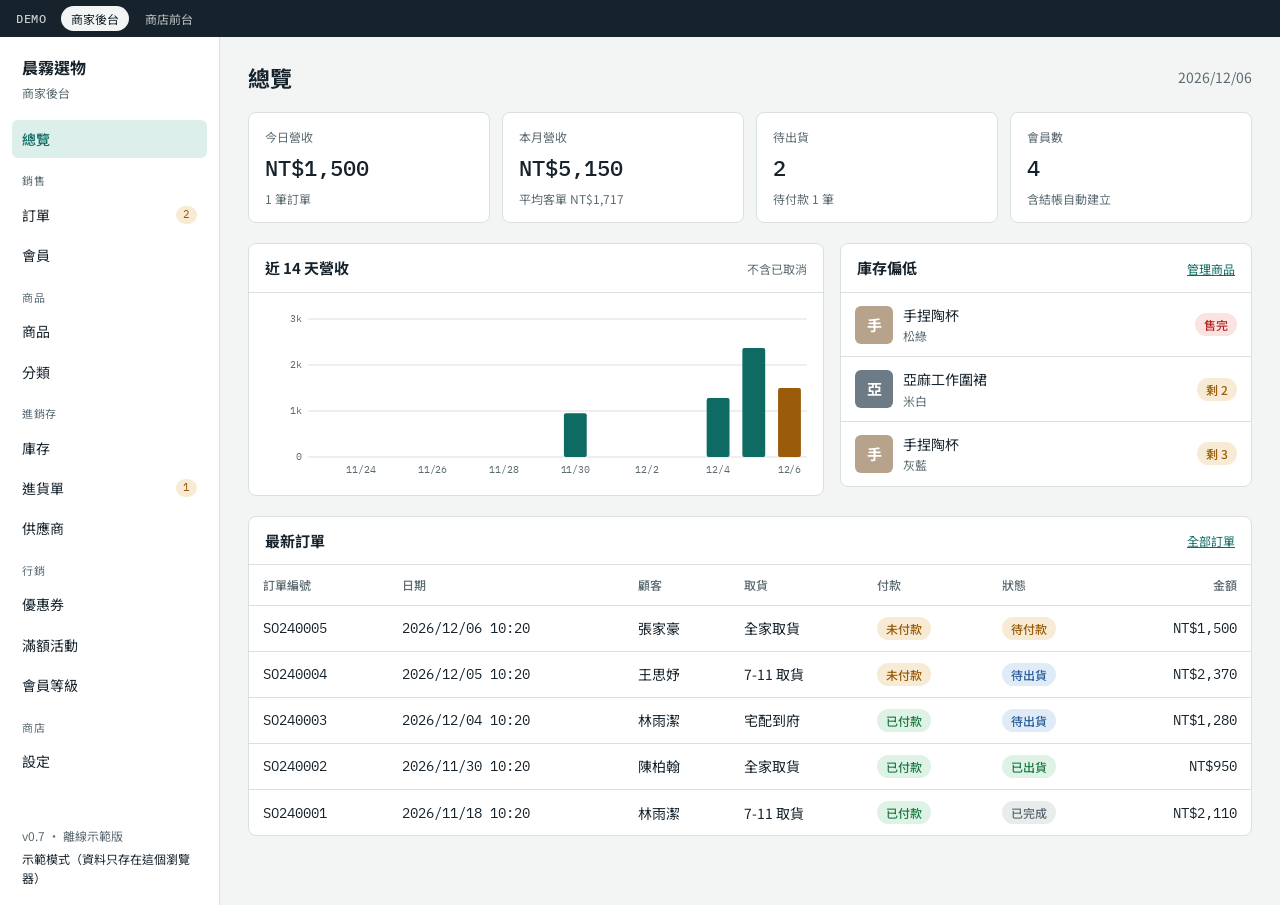
==== demo.html @ ca3ab6dd "Add files via upload" ====
<!doctype html>
<html lang="zh-Hant-TW">
<head>
  <meta charset="utf-8">
  <meta name="viewport" content="width=device-width, initial-scale=1, viewport-fit=cover">
  <title>開店平台 · 離線示範</title>
  <link rel="preconnect" href="https://fonts.googleapis.com">
  <link rel="preconnect" href="https://fonts.gstatic.com" crossorigin>
  <link rel="stylesheet" href="https://fonts.googleapis.com/css2?family=Noto+Sans+TC:wght@400;500;700&family=IBM+Plex+Mono:wght@400;500&display=swap">
  <link rel="stylesheet" href="css/base.css">
  <link rel="stylesheet" href="css/admin.css">
  <link rel="stylesheet" href="css/shop.css">
</head>
<body>
  <div class="devbar">
    <b>DEMO</b>
    <a href="#admin" data-side="admin">商家後台</a>
    <a href="#shop" data-side="shop">商店前台</a>
  </div>
  <div id="app"></div>

  <!-- 離線示範版：資料只存在這個瀏覽器，功能全開（含第二階段的會員、圖片、進銷存） -->
  <script src="js/seed.js"></script>
  <script src="js/db-local.js"></script>
  <script src="js/ui.js"></script>
  <script src="js/xlsx.js"></script>
  <script src="js/admin.js"></script>
  <script src="js/shop.js"></script>
  <script src="js/app.js"></script>
</body>
</html>
---- css/base.css ----
/* =========================================================
 * base.css — 共用色彩、字體、按鈕、表單、表格
 * 顏色都寫成變數，淺色與深色模式各一套。
 * ========================================================= */
:root {
  --bg: #f3f5f4;
  --surface: #ffffff;
  --surface-2: #f8faf9;
  --ink: #17232c;
  --muted: #5c6b72;
  --line: #d9e0de;
  --accent: #0d6b63;
  --accent-ink: #ffffff;
  --accent-soft: #dcefeb;
  --ok: #1d7a45;   --ok-bg: #dff2e6;
  --warn: #9a5b0a; --warn-bg: #f7ebd5;
  --bad: #b3261e;  --bad-bg: #fbe3e1;
  --info: #285e9c; --info-bg: #e0ebf8;
  --idle: #5c6b72; --idle-bg: #e8edec;
  --shadow: 0 1px 2px rgba(20, 35, 44, .06), 0 4px 16px rgba(20, 35, 44, .06);
  --radius: 8px;
  --sans: "Noto Sans TC", system-ui, -apple-system, "PingFang TC", "Microsoft JhengHei", sans-serif;
  --mono: "IBM Plex Mono", ui-monospace, SFMono-Regular, Menlo, monospace;
}
@media (prefers-color-scheme: dark) {
  :root:not([data-theme="light"]) {
    color-scheme: dark;
    --bg: #10171c; --surface: #172128; --surface-2: #1b2730; --ink: #e5ecea; --muted: #97a7ad; --line: #2a3943;
    --accent: #4fc2b5; --accent-ink: #0c1a1f; --accent-soft: #173b38;
    --ok: #6fd39a; --ok-bg: #173826; --warn: #e6aa55; --warn-bg: #3a2c16; --bad: #f08a82; --bad-bg: #3d1d1b;
    --info: #86b6ee; --info-bg: #1b2d44; --idle: #a3b1b6; --idle-bg: #25323a;
    --shadow: 0 1px 2px rgba(0, 0, 0, .3), 0 4px 16px rgba(0, 0, 0, .25);
  }
}
:root[data-theme="dark"] {
  color-scheme: dark;
  --bg: #10171c; --surface: #172128; --surface-2: #1b2730; --ink: #e5ecea; --muted: #97a7ad; --line: #2a3943;
  --accent: #4fc2b5; --accent-ink: #0c1a1f; --accent-soft: #173b38;
  --ok: #6fd39a; --ok-bg: #173826; --warn: #e6aa55; --warn-bg: #3a2c16; --bad: #f08a82; --bad-bg: #3d1d1b;
  --info: #86b6ee; --info-bg: #1b2d44; --idle: #a3b1b6; --idle-bg: #25323a;
  --shadow: 0 1px 2px rgba(0, 0, 0, .3), 0 4px 16px rgba(0, 0, 0, .25);
}

* { box-sizing: border-box; }
html, body { margin: 0; }
body { background: var(--bg); color: var(--ink); font-family: var(--sans); font-size: 14px; line-height: 1.6; }
h1, h2, h3, h4 { margin: 0; line-height: 1.3; text-wrap: balance; }
a { color: var(--accent); }
img { max-width: 100%; }
.num, .mono { font-family: var(--mono); font-variant-numeric: tabular-nums; }
.muted { color: var(--muted); }
.small { font-size: 12px; }

/* 開發模式切換列 */
.devbar { display: flex; align-items: center; gap: 6px; flex-wrap: wrap; padding: 6px 16px; background: var(--ink); color: var(--bg); font-size: 12px; }
.devbar b { font-family: var(--mono); font-weight: 500; letter-spacing: .06em; margin-right: 8px; opacity: .8; }
.devbar a { color: var(--bg); text-decoration: none; padding: 3px 10px; border-radius: 999px; opacity: .75; }
.devbar a.is-on { background: var(--bg); color: var(--ink); opacity: 1; }
.devbar a:focus-visible { outline: 2px solid var(--accent); }

/* 按鈕 */
.btn { font: inherit; font-size: 14px; display: inline-flex; align-items: center; justify-content: center; gap: 6px; padding: 7px 14px; border-radius: 6px; border: 1px solid var(--line); background: var(--surface); color: var(--ink); cursor: pointer; text-decoration: none; white-space: nowrap; }
.btn:hover { border-color: var(--muted); }
.btn:focus-visible, input:focus-visible, select:focus-visible, textarea:focus-visible { outline: 2px solid var(--accent); outline-offset: 1px; }
.btn-primary { background: var(--accent); border-color: var(--accent); color: var(--accent-ink); }
.btn-primary:hover { filter: brightness(1.08); border-color: var(--accent); }
.btn-danger { background: var(--bad); border-color: var(--bad); color: #fff; }
.btn-ghost { background: transparent; border-color: transparent; color: var(--muted); }
.btn-ghost:hover { color: var(--ink); border-color: var(--line); }
.btn-sm { padding: 4px 10px; font-size: 13px; }
.btn[disabled] { opacity: .5; cursor: not-allowed; }

/* 表單 */
.field { display: grid; gap: 6px; }
.field > label, .label { font-size: 13px; font-weight: 500; }
.field .hint { font-size: 12px; color: var(--muted); }
input[type="text"], input[type="number"], input[type="email"], input[type="tel"], input[type="search"], input[type="date"], input[type="password"], select, textarea {
  font: inherit; font-size: 14px; color: var(--ink); background: var(--surface); border: 1px solid var(--line); border-radius: 6px; padding: 8px 10px; width: 100%; min-width: 0;
}
textarea { resize: vertical; min-height: 88px; }
input[type="number"] { font-family: var(--mono); }
.check { display: inline-flex; align-items: center; gap: 8px; cursor: pointer; }
.check input { width: 16px; height: 16px; accent-color: var(--accent); }

/* 表格 */
.table-wrap { overflow-x: auto; }
table.tbl { width: 100%; border-collapse: collapse; font-size: 14px; }
.tbl th { text-align: left; font-weight: 500; font-size: 12px; color: var(--muted); padding: 10px 14px; border-bottom: 1px solid var(--line); white-space: nowrap; }
.tbl td { padding: 11px 14px; border-bottom: 1px solid var(--line); vertical-align: middle; }
.tbl tr:last-child td { border-bottom: 0; }
.tbl td.r, .tbl th.r { text-align: right; }
.tbl tbody tr.is-link { cursor: pointer; }
.tbl tbody tr.is-link:hover { background: var(--surface-2); }

/* 狀態標籤 */
.pill { display: inline-block; font-size: 12px; font-weight: 500; padding: 2px 9px; border-radius: 999px; white-space: nowrap; }
.pill.ok { color: var(--ok); background: var(--ok-bg); }
.pill.warn { color: var(--warn); background: var(--warn-bg); }
.pill.bad { color: var(--bad); background: var(--bad-bg); }
.pill.info { color: var(--info); background: var(--info-bg); }
.pill.idle { color: var(--idle); background: var(--idle-bg); }

/* 提示訊息 */
#toasts { position: fixed; left: 50%; bottom: calc(20px + env(safe-area-inset-bottom, 0px)); transform: translateX(-50%); display: grid; gap: 8px; z-index: 100; width: max-content; max-width: calc(100vw - 32px); }
.toast { background: var(--ink); color: var(--bg); padding: 10px 16px; border-radius: 8px; box-shadow: var(--shadow); font-size: 14px; transition: opacity .3s, transform .3s; }
.toast.is-error { background: var(--bad); color: #fff; }
.toast.is-out { opacity: 0; transform: translateY(6px); }

/* 確認視窗 */
.modal-backdrop { position: fixed; inset: 0; background: rgba(10, 18, 24, .45); display: grid; place-items: center; padding: 16px; z-index: 90; }
.modal { background: var(--surface); border-radius: 10px; padding: 22px; width: 100%; max-width: 400px; box-shadow: var(--shadow); display: grid; gap: 12px; }
.modal h3 { font-size: 17px; }
.modal p { margin: 0; color: var(--muted); }
.modal-actions { display: flex; justify-content: flex-end; gap: 8px; margin-top: 6px; }

.empty { text-align: center; padding: 40px 16px; color: var(--muted); }

@media (prefers-reduced-motion: reduce) { * { transition: none !important; animation: none !important; } }

/* 載入中／載入失敗 */
.loading { min-height: 50vh; display: grid; place-items: center; color: var(--muted); padding: 24px 16px; }
.load-err { display: grid; gap: 10px; justify-items: center; text-align: center; max-width: 420px; }
.load-err p { margin: 0; }
---- css/admin.css ----
/* =========================================================
 * admin.css — 商家後台版面
 * ========================================================= */
.admin { display: grid; grid-template-columns: 220px 1fr; min-height: calc(100vh - 32px); }
.side { background: var(--surface); border-right: 1px solid var(--line); padding: 18px 12px; display: flex; flex-direction: column; gap: 18px; }
.side-brand { padding: 0 10px; display: grid; gap: 2px; }
.side-brand strong { font-size: 16px; }
.side-brand span { font-size: 12px; color: var(--muted); }
.side nav { display: grid; gap: 2px; }
.side nav a { display: flex; align-items: center; justify-content: space-between; gap: 8px; padding: 8px 10px; border-radius: 6px; color: var(--ink); text-decoration: none; font-size: 14px; }
.side nav a:hover { background: var(--surface-2); }
.side nav a.is-on { background: var(--accent-soft); color: var(--accent); font-weight: 500; }
.side nav a .badge { font-family: var(--mono); font-size: 11px; background: var(--warn-bg); color: var(--warn); border-radius: 999px; padding: 0 7px; }
.side nav .sep { font-size: 11px; color: var(--muted); letter-spacing: .06em; padding: 12px 10px 4px; }
.side-foot { margin-top: auto; padding: 0 10px; font-size: 12px; color: var(--muted); display: grid; gap: 4px; justify-items: start; }
.side-foot .side-user { color: var(--ink); overflow-wrap: anywhere; }
.side-foot .btn { padding: 2px 0; }

/* 後台登入 */
.gate { min-height: calc(100vh - 32px); display: grid; place-items: center; padding: 24px 16px; background: var(--bg); }
.gate-card { width: 100%; max-width: 420px; background: var(--surface); border: 1px solid var(--line); border-radius: 10px; padding: 26px; display: grid; gap: 14px; box-shadow: var(--shadow); }
.gate-card h1 { font-size: 20px; }
.gate-card p { margin: 0; }
.gate-form { display: grid; gap: 12px; }
.gate-steps { margin: 0; padding-left: 20px; display: grid; gap: 10px; }
.gate-sql { margin: 6px 0; padding: 10px; background: var(--surface-2); border: 1px solid var(--line); border-radius: 6px; white-space: pre-wrap; overflow-wrap: anywhere; font-size: 12px; }

.main { padding: 26px 28px 60px; min-width: 0; display: grid; grid-template-columns: minmax(0, 1fr); gap: 20px; align-content: start; }
.main > *, .grid-2 > *, .grid-2 > * > * { min-width: 0; }
.admin .tbl td { white-space: nowrap; }
.page-head { display: flex; align-items: center; justify-content: space-between; gap: 12px; flex-wrap: wrap; }
.page-head h1 { font-size: 22px; }
.page-head .crumbs { font-size: 13px; color: var(--muted); display: flex; gap: 6px; align-items: center; }
.page-head .crumbs a { color: var(--muted); text-decoration: none; }
.page-head .crumbs a:hover { color: var(--accent); }
.actions { display: flex; gap: 8px; flex-wrap: wrap; }

.panel { background: var(--surface); border: 1px solid var(--line); border-radius: var(--radius); }
.panel-head { display: flex; align-items: center; justify-content: space-between; gap: 10px; padding: 14px 16px; border-bottom: 1px solid var(--line); }
.panel-head h2 { font-size: 15px; }
.panel-body { padding: 16px; display: grid; gap: 14px; }

.kpis { display: grid; grid-template-columns: repeat(4, 1fr); gap: 12px; }
.kpi { background: var(--surface); border: 1px solid var(--line); border-radius: var(--radius); padding: 14px 16px; display: grid; gap: 4px; text-decoration: none; color: var(--ink); }
.kpi span { font-size: 12px; color: var(--muted); }
.kpi strong { font-family: var(--mono); font-size: 22px; font-weight: 500; font-variant-numeric: tabular-nums; }
.kpi small { font-size: 12px; color: var(--muted); }
a.kpi:hover { border-color: var(--accent); }

.grid-2 { display: grid; grid-template-columns: 1.4fr 1fr; gap: 16px; align-items: start; }
.grid-form { display: grid; grid-template-columns: 1fr 1fr; gap: 14px; }
.grid-form .full { grid-column: 1 / -1; }

.chart { width: 100%; height: 170px; display: block; }
.chart .bar { fill: var(--accent); }
.chart .bar.today { fill: var(--warn); }
.chart text { fill: var(--muted); font-size: 10px; font-family: var(--mono); }
.chart .grid { stroke: var(--line); stroke-width: 1; }

.toolbar { display: flex; gap: 8px; flex-wrap: wrap; align-items: center; }
.toolbar input[type="search"] { max-width: 260px; }
.toolbar select { width: auto; }
.panel-head > .toolbar { flex: 1; }

.tabs { display: flex; gap: 4px; flex-wrap: wrap; border-bottom: 1px solid var(--line); padding: 0 8px; }
.tabs a { padding: 10px 12px; font-size: 14px; color: var(--muted); text-decoration: none; border-bottom: 2px solid transparent; margin-bottom: -1px; display: flex; gap: 6px; align-items: center; }
.tabs a.is-on { color: var(--ink); border-bottom-color: var(--accent); font-weight: 500; }
.tabs a .n { font-family: var(--mono); font-size: 11px; color: var(--muted); }

.thumb { width: 38px; height: 38px; border-radius: 6px; display: grid; place-items: center; color: #fff; font-weight: 700; font-size: 15px; flex: none; overflow: hidden; }
.thumb img { width: 100%; height: 100%; object-fit: cover; display: block; }
.prod-cell { display: flex; align-items: center; gap: 10px; }
.prod-cell div { display: grid; }

.variant-tbl input { padding: 6px 8px; }
.variant-tbl td { padding: 8px 10px; }
.opt-row { display: grid; grid-template-columns: 140px 1fr auto; gap: 8px; align-items: center; }

/* 商品圖片 */
.img-grid { display: grid; grid-template-columns: repeat(auto-fill, minmax(88px, 1fr)); gap: 8px; }
.img-tile { position: relative; aspect-ratio: 1 / 1; border-radius: 6px; overflow: hidden; border: 1px solid var(--line); background: var(--surface-2); }
.img-tile img { width: 100%; height: 100%; object-fit: cover; display: block; }
.img-tile .main-tag { position: absolute; left: 4px; top: 4px; font-size: 11px; background: var(--accent); color: var(--accent-ink); padding: 0 6px; border-radius: 3px; }
.img-tile .tile-acts { position: absolute; inset: auto 0 0 0; display: flex; justify-content: space-between; gap: 2px; padding: 3px; background: linear-gradient(transparent, rgba(0, 0, 0, .55)); }
.img-tile .tile-acts button { font: inherit; font-size: 11px; border: 0; border-radius: 3px; padding: 1px 6px; background: rgba(255, 255, 255, .9); color: #17232c; cursor: pointer; }
.img-tile .tile-acts button:focus-visible { outline: 2px solid var(--accent); }
.img-drop { position: relative; display: grid; place-items: center; gap: 4px; text-align: center; border: 1.5px dashed var(--line); border-radius: 6px; padding: 18px 12px; color: var(--muted); font-size: 13px; cursor: pointer; }
.img-drop:hover, .img-drop.is-over { border-color: var(--accent); color: var(--accent); background: var(--accent-soft); }
.img-drop input { position: absolute; width: 1px; height: 1px; opacity: 0; }
.img-drop:focus-within { outline: 2px solid var(--accent); outline-offset: 1px; }
.meter { height: 6px; background: var(--idle-bg); border-radius: 999px; overflow: hidden; }
.meter i { display: block; height: 100%; background: var(--accent); }
.meter.is-high i { background: var(--warn); }

.kv { display: grid; grid-template-columns: 90px 1fr; gap: 6px 12px; font-size: 14px; margin: 0; }
.kv dt { color: var(--muted); }
.kv dd { margin: 0; }

.timeline { list-style: none; margin: 0; padding: 0; display: grid; gap: 10px; }
.timeline li { display: grid; grid-template-columns: 12px 1fr; gap: 10px; font-size: 13px; }
.timeline li::before { content: ""; width: 8px; height: 8px; border-radius: 50%; background: var(--accent); margin-top: 6px; }

.notice { border-left: 3px solid var(--warn); background: var(--warn-bg); padding: 10px 14px; border-radius: 0 6px 6px 0; font-size: 13px; }

.method-row { display: grid; grid-template-columns: auto 1fr 110px; gap: 12px; align-items: center; padding: 10px 0; border-bottom: 1px solid var(--line); }
.method-row:last-child { border-bottom: 0; }

.modal.is-wide { max-width: 460px; }
/* 進貨單品項表 */
.po-tbl select { min-width: 260px; }
.po-tbl input[type="number"] { min-width: 84px; }

/* 會員等級設定表 */
.tier-tbl input[type="text"] { min-width: 110px; }
.tier-tbl input[type="number"] { min-width: 88px; }

/* 會員等級標籤：等級越高顏色越深 */
.tier-pill { display: inline-block; font-size: 12px; font-weight: 500; padding: 2px 9px; border-radius: 999px; white-space: nowrap; border: 1px solid var(--line); color: var(--muted); }
.tier-pill.t1 { border-color: var(--accent); color: var(--accent); }
.tier-pill.t2 { background: var(--accent-soft); border-color: var(--accent); color: var(--accent); }
.tier-pill.t3, .tier-pill.t4 { background: var(--accent); border-color: var(--accent); color: var(--accent-ink); }
.tier-row { display: grid; grid-template-columns: auto 1fr auto 1fr auto; gap: 8px; align-items: center; }
.tier-row input { min-width: 0; }
.radio-list { display: grid; gap: 6px; }
[hidden] { display: none !important; }

@media (max-width: 960px) {
  .kpis { grid-template-columns: repeat(2, 1fr); }
  .grid-2 { grid-template-columns: 1fr; }
}
@media (max-width: 760px) {
  /* minmax(0, 1fr)：選單很長時只在選單裡橫向捲動，不把整頁撐寬 */
  .admin { grid-template-columns: minmax(0, 1fr); }
  .side, .side nav { min-width: 0; }
  .side { border-right: 0; border-bottom: 1px solid var(--line); padding: 10px 12px; gap: 8px; }
  .side-brand, .side-foot, .side nav .sep { display: none; }
  .side nav { display: flex; overflow-x: auto; gap: 4px; }
  .side nav a { white-space: nowrap; }
  .main { padding: 18px 16px 60px; }
  .grid-form { grid-template-columns: 1fr; }
  .opt-row { grid-template-columns: 1fr; }
  .method-row { grid-template-columns: auto 1fr; }
  .method-row > :last-child { grid-column: 2; }
}
---- css/shop.css ----
/* =========================================================
 * shop.css — 商店前台（每家商家對外的網站）
 * 用 .shop 包住，之後做「佈景主題」時只要換這組變數。
 * ========================================================= */
.shop {
  --s-bg: #f6f3ee; --s-surface: #fffdfa; --s-ink: #2a2622; --s-muted: #756c63; --s-line: #e2dbd1;
  --s-accent: #3f5d56; --s-accent-ink: #ffffff; --s-soft: #ebe4d9;
  background: var(--s-bg); color: var(--s-ink); min-height: calc(100vh - 32px);
}
@media (prefers-color-scheme: dark) {
  :root:not([data-theme="light"]) .shop {
    --s-bg: #1a1816; --s-surface: #221f1c; --s-ink: #ece6de; --s-muted: #a89e93; --s-line: #37322d;
    --s-accent: #8fbfb3; --s-accent-ink: #13201d; --s-soft: #2c2824;
  }
}
:root[data-theme="dark"] .shop {
  --s-bg: #1a1816; --s-surface: #221f1c; --s-ink: #ece6de; --s-muted: #a89e93; --s-line: #37322d;
  --s-accent: #8fbfb3; --s-accent-ink: #13201d; --s-soft: #2c2824;
}
.shop .btn-primary { background: var(--s-accent); border-color: var(--s-accent); color: var(--s-accent-ink); }
.shop .btn { border-color: var(--s-line); background: var(--s-surface); color: var(--s-ink); }
.shop .btn.btn-primary { background: var(--s-accent); color: var(--s-accent-ink); }
.shop input, .shop select, .shop textarea { background: var(--s-surface); border-color: var(--s-line); color: var(--s-ink); }
.shop a { color: var(--s-accent); }

.s-wrap { max-width: 1080px; margin: 0 auto; padding-inline: 20px; }
.s-head { background: var(--s-surface); border-bottom: 1px solid var(--s-line); }
.s-head .s-wrap { display: flex; align-items: center; gap: 16px; padding-block: 14px; }
.s-logo { font-size: 20px; font-weight: 700; letter-spacing: .08em; color: var(--s-ink) !important; text-decoration: none; }
.s-search { flex: 1; max-width: 320px; margin-left: auto; }
.s-cart { position: relative; display: inline-flex; align-items: center; gap: 6px; text-decoration: none; color: var(--s-ink) !important; font-size: 14px; padding: 7px 12px; border: 1px solid var(--s-line); border-radius: 999px; }
.s-cart b { font-family: var(--mono); font-weight: 500; background: var(--s-accent); color: var(--s-accent-ink); border-radius: 999px; min-width: 20px; height: 20px; display: inline-grid; place-items: center; font-size: 11px; padding: 0 5px; }

.s-hero { padding-block: 44px 28px; display: grid; gap: 8px; }
.s-hero h1 { font-size: clamp(24px, 4vw, 34px); font-weight: 700; letter-spacing: .04em; }
.s-hero p { margin: 0; color: var(--s-muted); }
.s-bar { background: var(--s-soft); padding: 9px 0; text-align: center; font-size: 13px; color: var(--s-ink); }

.s-cats { display: flex; gap: 8px; flex-wrap: wrap; padding-bottom: 20px; }
.s-cats a { text-decoration: none; color: var(--s-ink); border: 1px solid var(--s-line); background: var(--s-surface); border-radius: 999px; padding: 5px 14px; font-size: 13px; }
.s-cats a.is-on { background: var(--s-ink); color: var(--s-bg); border-color: var(--s-ink); }

.s-grid { display: grid; grid-template-columns: repeat(4, 1fr); gap: 20px; padding-bottom: 60px; }
.s-card { text-decoration: none; color: var(--s-ink) !important; display: grid; gap: 8px; }
.s-img { aspect-ratio: 1 / 1; max-width: 100%; border-radius: 4px; display: grid; place-items: center; color: rgba(255, 255, 255, .92); font-size: 44px; font-weight: 700; position: relative; overflow: hidden; }
.s-img::after { content: ""; position: absolute; inset: 0; background: linear-gradient(160deg, rgba(255, 255, 255, .16), transparent 55%); }
.s-img.has-photo { background: var(--s-soft) !important; }
.s-img.has-photo::after { display: none; }
.s-img img { position: absolute; inset: 0; width: 100%; height: 100%; object-fit: cover; display: block; }
.s-card .s-name { font-size: 15px; }
.s-card .s-price { font-family: var(--mono); font-size: 14px; color: var(--s-muted); }
.s-card:hover .s-name { text-decoration: underline; }
.s-soldout { position: absolute; top: 10px; left: 10px; background: var(--s-ink); color: var(--s-bg); font-size: 11px; padding: 2px 8px; border-radius: 3px; z-index: 1; }

.s-product { display: grid; grid-template-columns: 1fr 1fr; gap: 40px; padding-block: 32px 60px; align-items: start; }
.s-product .s-img { font-size: 80px; }
.s-gallery { display: grid; gap: 10px; }
.s-thumbs { display: flex; gap: 8px; flex-wrap: wrap; }
.s-thumbs button { width: 64px; height: 64px; padding: 0; border: 1px solid var(--s-line); border-radius: 4px; overflow: hidden; background: var(--s-soft); cursor: pointer; }
.s-thumbs button img { width: 100%; height: 100%; object-fit: cover; display: block; }
.s-thumbs button.is-on { border-color: var(--s-ink); box-shadow: inset 0 0 0 1px var(--s-ink); }
.s-thumbs button:focus-visible { outline: 2px solid var(--s-accent); outline-offset: 1px; }
.s-info { display: grid; gap: 16px; }
.s-info h1 { font-size: 26px; font-weight: 700; }
.s-info .s-price { font-family: var(--mono); font-size: 20px; }
.s-info p { margin: 0; color: var(--s-muted); line-height: 1.8; }
.s-opt { display: grid; gap: 8px; }
.s-opt .label { font-size: 13px; color: var(--s-muted); }
.s-opt .vals { display: flex; gap: 8px; flex-wrap: wrap; }
.s-opt button { font: inherit; font-size: 14px; border: 1px solid var(--s-line); background: var(--s-surface); color: var(--s-ink); border-radius: 4px; padding: 7px 16px; cursor: pointer; }
.s-opt button.is-on { border-color: var(--s-ink); box-shadow: inset 0 0 0 1px var(--s-ink); }
.s-opt button.is-out { color: var(--s-muted); text-decoration: line-through; }
.s-opt button:focus-visible { outline: 2px solid var(--s-accent); outline-offset: 1px; }
.s-qty { display: inline-flex; border: 1px solid var(--s-line); border-radius: 4px; overflow: hidden; background: var(--s-surface); }
.s-qty button { font: inherit; width: 38px; border: 0; background: transparent; color: var(--s-ink); cursor: pointer; font-size: 16px; }
.s-qty input { width: 52px; text-align: center; border: 0; border-left: 1px solid var(--s-line); border-right: 1px solid var(--s-line); border-radius: 0; padding: 8px 4px; }
.s-buy { display: flex; gap: 10px; align-items: center; flex-wrap: wrap; }
.s-buy .btn-primary { padding: 11px 28px; font-size: 15px; }
.s-stock { font-size: 13px; color: var(--s-muted); }

.s-page { padding-block: 28px 60px; display: grid; gap: 20px; }
.s-page h1 { font-size: 22px; }
.s-two { display: grid; grid-template-columns: 1.5fr 1fr; gap: 28px; align-items: start; }
.s-box { background: var(--s-surface); border: 1px solid var(--s-line); border-radius: 6px; padding: 18px; display: grid; gap: 14px; }
.s-box h2 { font-size: 16px; }
.s-line { display: grid; grid-template-columns: 56px 1fr auto; gap: 14px; align-items: center; padding-bottom: 14px; border-bottom: 1px solid var(--s-line); }
.s-line:last-child { border-bottom: 0; padding-bottom: 0; }
.s-line .s-img { font-size: 20px; border-radius: 4px; }
.s-line .meta { display: grid; gap: 2px; }
.s-line .meta small { color: var(--s-muted); }
.s-line .right { display: grid; justify-items: end; gap: 6px; }
.s-sum { display: grid; gap: 8px; font-size: 14px; }
.s-sum div { display: flex; justify-content: space-between; gap: 12px; }
.s-sum .total { font-size: 17px; font-weight: 700; border-top: 1px solid var(--s-line); padding-top: 10px; }
.s-sum span:last-child { font-family: var(--mono); }
.s-gap { font-size: 13px; background: var(--s-soft); padding: 8px 12px; border-radius: 4px; }
.s-radio { display: grid; gap: 8px; }
.s-radio label { display: flex; align-items: center; gap: 10px; border: 1px solid var(--s-line); border-radius: 4px; padding: 10px 12px; cursor: pointer; background: var(--s-surface); }
.s-radio label:has(input:checked) { border-color: var(--s-ink); }
.s-radio input { accent-color: var(--s-accent); }
.s-radio .fee { margin-left: auto; font-family: var(--mono); font-size: 13px; color: var(--s-muted); }
.s-done { text-align: center; padding-block: 60px; display: grid; gap: 14px; justify-items: center; }
.s-done .no { font-family: var(--mono); font-size: 22px; letter-spacing: .06em; }
/* 折扣與優惠碼 */
.s-bar-sep { margin-inline: 10px; color: var(--s-muted); }
.s-disc { color: var(--s-accent); }
.s-disc span:first-child { min-width: 0; }
.s-coupon-in { display: flex; gap: 8px; }
.s-coupon-in input { flex: 1; text-transform: uppercase; font-family: var(--mono); }
.s-coupon-in input::placeholder { text-transform: none; font-family: var(--sans); }
.s-coupon { display: flex; justify-content: space-between; align-items: flex-start; gap: 10px; border: 1px dashed var(--s-accent); border-radius: 4px; padding: 10px 12px; font-size: 13px; }
.s-coupon span { color: var(--s-muted); }
.s-coupon.is-bad { border-color: #b3261e; }
.s-coupon-err { color: #b3261e; margin-top: 4px; }
:root[data-theme="dark"] .s-coupon.is-bad { border-color: #f08a82; }
:root[data-theme="dark"] .s-coupon-err { color: #f08a82; }
@media (prefers-color-scheme: dark) {
  :root:not([data-theme="light"]) .s-coupon.is-bad { border-color: #f08a82; }
  :root:not([data-theme="light"]) .s-coupon-err { color: #f08a82; }
}
.sr-only { position: absolute; width: 1px; height: 1px; padding: 0; margin: -1px; overflow: hidden; clip: rect(0 0 0 0); white-space: nowrap; border: 0; }

/* 會員等級卡 */
.s-tier { gap: 10px; }
.s-tier-name { font-weight: 700; color: var(--s-accent-ink); background: var(--s-accent); padding: 2px 12px; border-radius: 999px; font-size: 13px; }
.s-tier-benefit { font-size: 15px; }
.s-meter { height: 6px; background: var(--s-soft); border-radius: 999px; overflow: hidden; }
.s-meter i { display: block; height: 100%; background: var(--s-accent); }
.s-tier-all summary { cursor: pointer; color: var(--s-accent); }
.s-tier-all ul { list-style: none; margin: 10px 0; padding: 0; display: grid; gap: 6px; }
.s-tier-all li { display: grid; grid-template-columns: 64px 1fr auto; gap: 8px; font-size: 13px; padding: 6px 8px; border-radius: 4px; }
.s-tier-all li span:last-child { color: var(--s-muted); text-align: right; }
.s-tier-all li.is-me { background: var(--s-soft); }

/* 會員與訂單查詢 */
.s-nav { display: flex; gap: 14px; align-items: center; font-size: 14px; white-space: nowrap; }
.s-nav a { color: var(--s-ink) !important; text-decoration: none; }
.s-nav a:hover { text-decoration: underline; }
.s-narrow { max-width: 460px; }
.s-page-head { display: flex; justify-content: space-between; align-items: flex-start; gap: 12px; flex-wrap: wrap; }
.s-box-head { display: flex; justify-content: space-between; align-items: baseline; gap: 10px; flex-wrap: wrap; }
.s-links { display: flex; justify-content: space-between; gap: 10px; flex-wrap: wrap; font-size: 13px; }
.s-inline { display: flex; gap: 8px; }
.s-inline input { flex: 1; }
.s-inline input[readonly] { color: var(--s-muted); }
.s-demo { margin: 0; color: var(--s-muted); text-align: center; }
.s-demo-code { font-size: 13px; background: var(--s-soft); border-radius: 4px; padding: 10px 12px; line-height: 1.7; }
.s-demo-code .mono { font-size: 16px; letter-spacing: .12em; }
.s-join { max-width: 420px; justify-items: center; text-align: center; gap: 8px; margin-top: 8px; }
.s-join span { color: var(--s-muted); font-size: 13px; }
.s-tag { display: inline-block; font-size: 12px; padding: 2px 10px; border-radius: 999px; border: 1px solid var(--s-line); white-space: nowrap; }
.s-tag.is-pending_payment { border-color: var(--s-ink); font-weight: 700; }
.s-tag.is-paid, .s-tag.is-shipped { background: var(--s-accent); border-color: var(--s-accent); color: var(--s-accent-ink); }
.s-tag.is-completed { background: var(--s-soft); }
.s-tag.is-cancelled { color: var(--s-muted); text-decoration: line-through; }
.s-orders { display: grid; }
.s-order { display: grid; grid-template-columns: auto auto 1fr auto; grid-template-areas: "no date . tag" "items items items total"; gap: 4px 12px; align-items: center; padding: 12px 0; border-bottom: 1px solid var(--s-line); color: var(--s-ink) !important; text-decoration: none; }
.s-order:last-child { border-bottom: 0; }
.s-order:hover .s-order-items { text-decoration: underline; }
.s-order > .mono:first-child { grid-area: no; }
.s-order-date { grid-area: date; font-size: 13px; color: var(--s-muted); }
.s-order .s-tag { grid-area: tag; justify-self: end; }
.s-order-items { grid-area: items; font-size: 13px; color: var(--s-muted); overflow: hidden; text-overflow: ellipsis; white-space: nowrap; min-width: 0; }
.s-order-total { grid-area: total; }
.s-steps { list-style: none; margin: 0; padding: 0; display: grid; grid-template-columns: repeat(4, 1fr); }
.s-steps li { display: grid; gap: 2px; padding-top: 14px; border-top: 3px solid var(--s-line); font-size: 13px; color: var(--s-muted); }
.s-steps li span { font-family: var(--mono); font-size: 11px; min-height: 1.4em; }
.s-steps li.is-done { border-top-color: var(--s-accent); }
.s-steps li.is-now { border-top-color: var(--s-accent); color: var(--s-ink); }
.s-steps li.is-now b { color: var(--s-accent); }
.s-steps li + li { margin-left: 4px; }
.s-kv { display: grid; grid-template-columns: 72px 1fr; gap: 6px 12px; margin: 0; font-size: 14px; }
.s-kv dt { color: var(--s-muted); }
.s-kv dd { margin: 0; overflow-wrap: anywhere; }

.s-foot { border-top: 1px solid var(--s-line); padding-block: 24px; font-size: 12px; color: var(--s-muted); }
.s-foot .s-wrap { display: flex; gap: 16px; flex-wrap: wrap; justify-content: space-between; }

@media (max-width: 900px) { .s-grid { grid-template-columns: repeat(3, 1fr); } }
@media (max-width: 720px) {
  .s-grid { grid-template-columns: repeat(2, 1fr); gap: 14px; }
  .s-product, .s-two { grid-template-columns: 1fr; gap: 24px; }
  .s-head .s-wrap { flex-wrap: wrap; }
  .s-search { order: 3; max-width: none; flex-basis: 100%; }
  .s-nav { margin-left: auto; }
  .s-steps li b { font-size: 12px; }
  .s-wrap { padding-inline: 16px; }
}
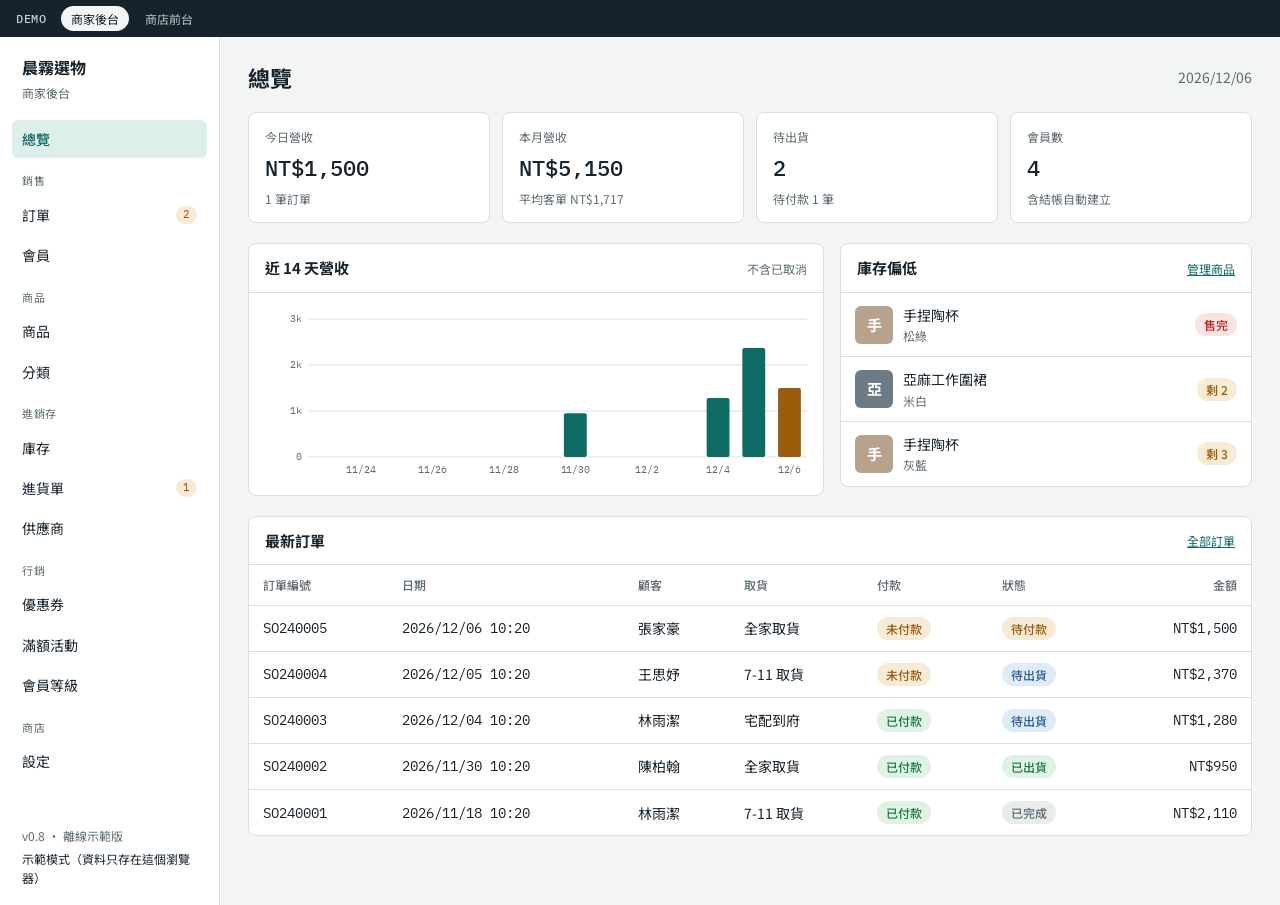
==== commit 8c9ebb40: "Add files via upload" ====
--- a/demo.html
+++ b/demo.html
@@ -19,7 +19,7 @@
   </div>
   <div id="app"></div>
 
-  <!-- 離線示範版：資料只存在這個瀏覽器，功能全開（含第二階段的會員、圖片、進銷存） -->
+  <!-- 離線示範版：資料只存在這個瀏覽器，不用網路也能玩（手機帳號版會員） -->
   <script src="js/seed.js"></script>
   <script src="js/db-local.js"></script>
   <script src="js/ui.js"></script>
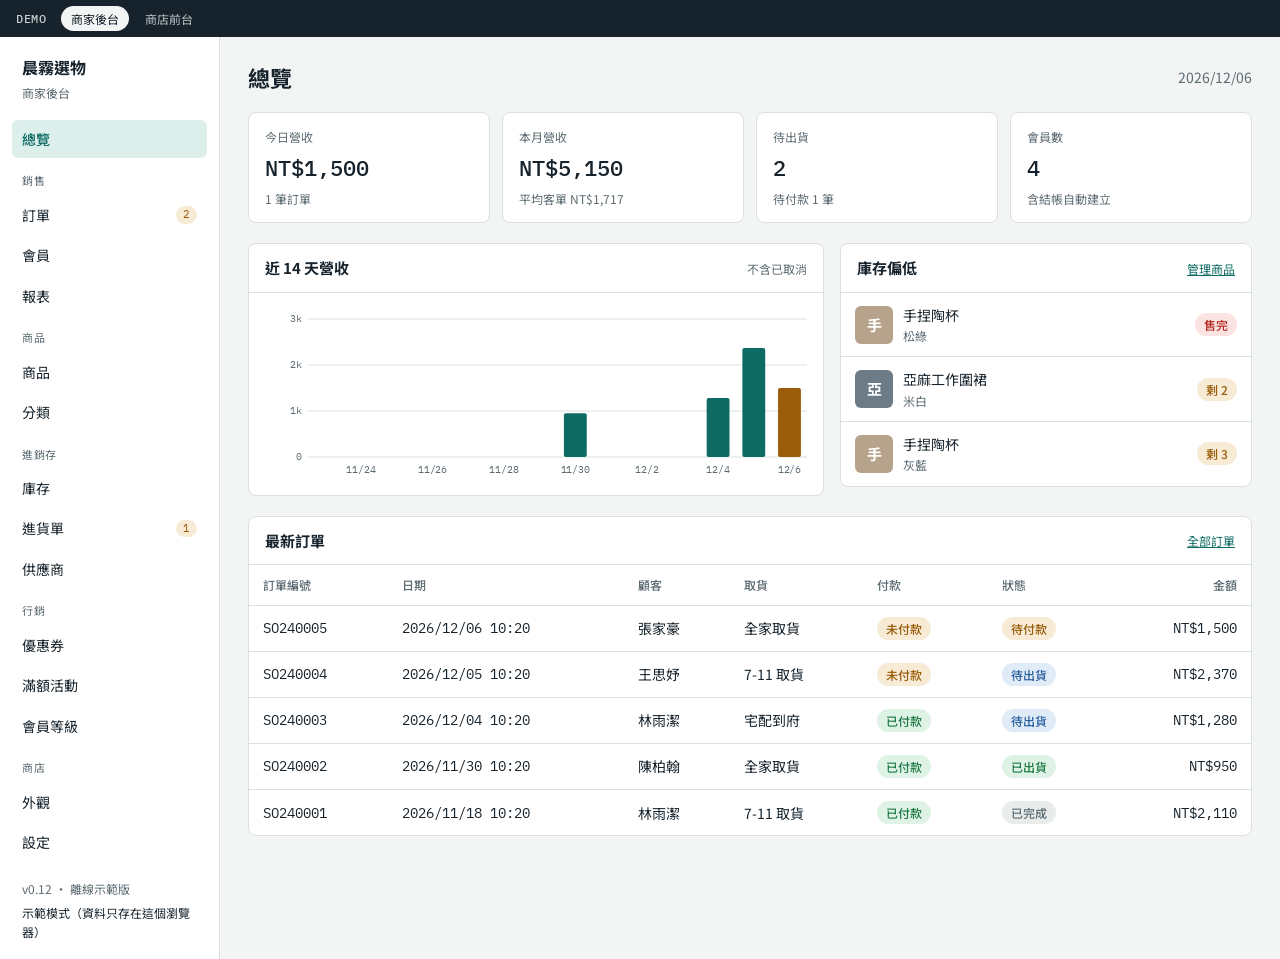
==== commit 21118972: "Add files via upload" ====
--- a/demo.html
+++ b/demo.html
@@ -23,6 +23,7 @@
   <script src="js/seed.js"></script>
   <script src="js/db-local.js"></script>
   <script src="js/ui.js"></script>
+  <script src="js/theme.js"></script>
   <script src="js/xlsx.js"></script>
   <script src="js/admin.js"></script>
   <script src="js/shop.js"></script>
--- a/css/admin.css
+++ b/css/admin.css
@@ -142,3 +142,154 @@
   .method-row { grid-template-columns: auto 1fr; }
   .method-row > :last-child { grid-column: 2; }
 }
+
+/* ---------- v0.9：多商家 ---------- */
+.side-foot .side-link { color: var(--accent); text-decoration: none; font-size: 13px; }
+.side-foot .side-link:hover { text-decoration: underline; }
+.gate-card.is-wide { max-width: 480px; }
+.pick-list { display: grid; gap: 8px; }
+.pick-item { display: grid; grid-template-columns: 1fr auto; gap: 2px 10px; align-items: center; text-align: left; padding: 12px 14px; border: 1px solid var(--line); border-radius: var(--radius); background: var(--surface); color: var(--ink); font: inherit; cursor: pointer; }
+.pick-item:hover, .pick-item:focus-visible { border-color: var(--accent); background: var(--surface-2); }
+.pick-item .pill { grid-row: 1 / 3; grid-column: 2; }
+.hint.is-ok { color: var(--ok); }
+.hint.is-bad { color: var(--bad); }
+.sf-url { overflow-wrap: anywhere; }
+.url-box { display: flex; flex-wrap: wrap; align-items: center; gap: 6px 12px; padding: 10px 14px; background: var(--surface); border: 1px solid var(--line); border-radius: var(--radius); }
+.url-box a { overflow-wrap: anywhere; }
+.panel-body .url-box { background: var(--surface-2); }
+.bill-banner { display: flex; flex-wrap: wrap; align-items: baseline; gap: 4px 12px; padding: 12px 16px; border-radius: var(--radius); background: var(--warn-bg); color: var(--ink); border-left: 3px solid var(--warn); }
+.bill-banner b { color: var(--warn); }
+.bill-banner.is-bad { background: var(--bad-bg); border-left-color: var(--bad); }
+.bill-banner.is-bad b { color: var(--bad); }
+.bill-banner span { flex: 1 1 280px; font-size: 13px; }
+.kv { display: grid; grid-template-columns: auto 1fr; gap: 6px 16px; margin: 0; font-size: 13px; }
+.kv dt { color: var(--muted); }
+.kv dd { margin: 0; overflow-wrap: anywhere; }
+.check { display: flex; align-items: center; gap: 8px; }
+.check input { width: 16px; height: 16px; accent-color: var(--accent); }
+.admin.is-platform .side-brand span { color: var(--accent); font-weight: 500; }
+@media (max-width: 760px) {
+  /* 手機：選單下方保留「我的商店、登出」等連結 */
+  .side-foot { display: flex; flex-wrap: wrap; gap: 4px 14px; align-items: center; padding: 0 4px; }
+  .side-foot > div { display: none; }
+  .kv { grid-template-columns: 1fr; gap: 0; }
+  .kv dd { margin-bottom: 8px; }
+}
+
+/* ---------- 平台首頁 ---------- */
+.home { background: var(--bg); min-height: 100vh; }
+.home-wrap { max-width: 1040px; margin: 0 auto; padding: 0 20px; }
+.home-top { background: var(--surface); border-bottom: 1px solid var(--line); }
+.home-top .home-wrap { display: flex; align-items: center; justify-content: space-between; gap: 12px; min-height: 60px; }
+.home-logo { font-size: 18px; font-weight: 700; color: var(--ink); text-decoration: none; }
+.home-top nav { display: flex; gap: 16px; }
+.home-top nav a { color: var(--ink); text-decoration: none; font-size: 14px; }
+.home-top nav a:hover { color: var(--accent); }
+.home-hero { padding: 72px 0 64px; background: var(--surface); border-bottom: 1px solid var(--line); }
+.home-kicker { color: var(--accent); font-weight: 500; font-size: 13px; letter-spacing: .06em; margin: 0 0 12px; }
+.home-hero h1 { font-size: clamp(28px, 5vw, 44px); line-height: 1.25; letter-spacing: -.01em; }
+.home-lead { font-size: 17px; color: var(--muted); max-width: 36em; margin: 18px 0 28px; }
+.home-lead b { color: var(--ink); }
+.home-cta { display: flex; flex-wrap: wrap; gap: 10px; }
+.btn.btn-lg { padding: 12px 22px; font-size: 15px; }
+.btn[aria-disabled="true"] { opacity: .6; cursor: not-allowed; }
+.home-sec { padding: 56px 0; }
+.home-sec.is-alt { background: var(--surface); border-top: 1px solid var(--line); border-bottom: 1px solid var(--line); }
+.home-sec h2 { font-size: 22px; margin-bottom: 22px; }
+.home-grid { display: grid; grid-template-columns: repeat(3, 1fr); gap: 14px; }
+.home-card { background: var(--surface); border: 1px solid var(--line); border-radius: var(--radius); padding: 18px; }
+.home-card h3 { font-size: 15px; margin-bottom: 6px; }
+.home-card p { margin: 0; color: var(--muted); font-size: 13px; }
+.home-split { display: grid; grid-template-columns: 1.2fr 1fr; gap: 40px; align-items: start; }
+.home-steps { margin: 0; padding-left: 22px; display: grid; gap: 16px; }
+.home-steps li b { display: block; }
+.home-steps li span { color: var(--muted); font-size: 13px; }
+.home-price { background: var(--bg); border: 1px solid var(--line); border-radius: 12px; padding: 24px; display: grid; gap: 10px; justify-items: start; }
+.home-price strong { font-family: var(--mono); font-size: 34px; font-weight: 500; }
+.home-price strong small { font-family: var(--sans); font-size: 14px; color: var(--muted); margin-left: 2px; }
+.home-price ul { margin: 0 0 6px; padding-left: 18px; display: grid; gap: 4px; font-size: 14px; }
+.home-faq { margin: 0; display: grid; gap: 6px; max-width: 46em; }
+.home-faq dt { font-weight: 500; margin-top: 10px; }
+.home-faq dd { margin: 0; color: var(--muted); }
+.home-foot { padding: 24px 0 40px; color: var(--muted); font-size: 13px; }
+.home-foot .home-wrap { display: flex; justify-content: space-between; gap: 12px; flex-wrap: wrap; }
+@media (max-width: 760px) {
+  .home-hero { padding: 44px 0 40px; }
+  .home-grid, .home-split { grid-template-columns: 1fr; }
+  .home-split { gap: 28px; }
+  .home-wrap { padding: 0 16px; }
+}
+
+/* v0.10：分頁 */
+.pager { display: flex; align-items: center; justify-content: center; gap: 12px; padding: 12px 16px; border-top: 1px solid var(--line); flex-wrap: wrap; }
+
+/* v0.11：報表 */
+.rp-bar { display: flex; flex-wrap: wrap; align-items: center; gap: 8px 14px; }
+.seg { display: inline-flex; flex-wrap: wrap; border: 1px solid var(--line); border-radius: 8px; overflow: hidden; background: var(--surface); }
+.seg button { font: inherit; font-size: 13px; padding: 6px 12px; border: 0; border-right: 1px solid var(--line); background: transparent; color: var(--ink); cursor: pointer; }
+.seg button:last-child { border-right: 0; }
+.seg button.is-on { background: var(--accent-soft); color: var(--accent); font-weight: 500; }
+.rp-dates { display: flex; align-items: center; gap: 6px; }
+.rp-dates input { width: auto; }
+.rp-chart-wrap { position: relative; }
+.rp-chart { height: 200px; }
+.rp-chart .hit { fill: transparent; cursor: pointer; }
+.rp-chart .hit.is-on { fill: var(--ink); fill-opacity: .06; }
+.rp-tip { position: absolute; top: 4px; transform: translateX(-50%); background: var(--surface); border: 1px solid var(--line); box-shadow: var(--shadow); border-radius: 6px; padding: 6px 10px; font-size: 12px; display: grid; gap: 1px; pointer-events: none; white-space: nowrap; }
+.rp-tip span { font-family: var(--mono); color: var(--muted); }
+.calc { display: grid; grid-template-columns: 1fr auto; gap: 6px 16px; margin: 0; font-size: 14px; }
+.calc dt { color: var(--muted); }
+.calc dd { margin: 0; text-align: right; font-family: var(--mono); font-variant-numeric: tabular-nums; }
+.calc .is-total { color: var(--ink); font-weight: 500; border-top: 1px solid var(--line); padding-top: 6px; }
+.share { width: 90px; height: 6px; border-radius: 3px; background: var(--surface-2); border: 1px solid var(--line); overflow: hidden; }
+.share i { display: block; height: 100%; background: var(--accent); }
+.grid-3 { display: grid; grid-template-columns: repeat(3, 1fr); gap: 16px; align-items: start; }
+.grid-3 > * { min-width: 0; }
+.rp-big { font-family: var(--mono); font-size: 22px; }
+.rp-detail > summary { cursor: pointer; list-style: none; border-bottom: 0; }
+.rp-detail[open] > summary { border-bottom: 1px solid var(--line); }
+.rp-detail > summary::after { content: "展開"; font-size: 12px; color: var(--accent); }
+.rp-detail[open] > summary::after { content: "收合"; }
+@media (max-width: 960px) { .grid-3 { grid-template-columns: 1fr; } }
+
+/* v0.12：外觀 */
+.th-layout { display: grid; grid-template-columns: minmax(0, 1fr) minmax(0, 420px); gap: 20px; align-items: start; }
+.th-form { display: grid; gap: 16px; min-width: 0; }
+.th-sticky { position: sticky; top: 16px; display: grid; gap: 8px; }
+.th-preview { border: 1px solid var(--line); border-radius: var(--radius); overflow: hidden; max-height: 640px; overflow-y: auto; }
+.th-preview .shop { min-height: 0; font-size: 12px; pointer-events: none; }
+.th-preview .s-wrap { padding-inline: 14px; }
+.th-preview .s-head .s-wrap { justify-content: space-between; padding-block: 10px; }
+.th-preview .s-hero { padding-block: 18px 10px; }
+.th-preview .s-hero h1, .th-preview .s-banner h1 { font-size: 20px; }
+.th-preview .s-banner .s-wrap { padding-block: 24px; }
+.th-preview .s-banner p { font-size: 12px; }
+.th-preview .s-grid, .th-preview.th-preview .shop .s-grid { grid-template-columns: repeat(3, 1fr); gap: 10px; padding-bottom: 16px; }
+.th-preview .shop.cols-2 .s-grid { grid-template-columns: repeat(2, 1fr); }
+.th-preview .s-img { font-size: 22px; }
+.th-preview .s-card .s-name { font-size: 12px; }
+.th-preview .s-feature { grid-template-columns: 1fr 1fr; gap: 12px; padding: 10px; margin-bottom: 12px; }
+.th-preview .s-feature h2 { font-size: 15px; }
+.th-preview .s-logo.has-img img { max-height: 28px; }
+.opt-grid { display: grid; grid-template-columns: repeat(3, 1fr); gap: 8px; }
+.opt-card { position: relative; display: grid; gap: 4px; padding: 10px 12px; border: 1px solid var(--line); border-radius: var(--radius); cursor: pointer; background: var(--surface); }
+.opt-card input { position: absolute; opacity: 0; pointer-events: none; }
+.opt-card.is-on { border-color: var(--accent); box-shadow: inset 0 0 0 1px var(--accent); background: var(--accent-soft); }
+.opt-card:focus-within { outline: 2px solid var(--accent); outline-offset: 2px; }
+.opt-card .sw { display: flex; gap: 3px; }
+.opt-card .sw i { width: 18px; height: 18px; border-radius: 50%; border: 1px solid var(--line); }
+.mini { display: grid; gap: 3px; grid-template-columns: repeat(3, 1fr); height: 44px; padding: 4px; border: 1px solid var(--line); border-radius: 4px; background: var(--surface-2); }
+.mini i { background: var(--line); border-radius: 2px; }
+.mini-grid i:first-child { grid-column: 1 / 4; height: 8px; background: transparent; border-bottom: 2px solid var(--muted); }
+.mini-banner i:first-child { grid-column: 1 / 4; background: var(--accent); }
+.mini-magazine i:first-child { grid-column: 1 / 4; background: var(--muted); opacity: .6; }
+.th-accent { display: flex; align-items: center; gap: 10px; flex-wrap: wrap; }
+.th-accent input[type="color"] { width: 48px; height: 32px; padding: 2px; border-radius: 6px; }
+.is-ok { color: var(--ok); }
+.is-bad { color: var(--bad); }
+.th-logo { display: flex; align-items: center; gap: 14px; flex-wrap: wrap; }
+.th-logo-box { min-width: 160px; height: 56px; display: grid; place-items: center; border: 1px dashed var(--line); border-radius: 6px; padding: 6px 10px; background: var(--surface-2); }
+.th-logo-box img { max-height: 40px; max-width: 200px; }
+.th-row { display: flex; align-items: center; justify-content: space-between; gap: 10px; flex-wrap: wrap; }
+@media (max-width: 1100px) { .th-layout { grid-template-columns: minmax(0, 1fr); } .th-sticky { position: static; } }
+@media (max-width: 600px) { .opt-grid, .opt-grid.is-3 { grid-template-columns: repeat(2, 1fr); } }
--- a/css/shop.css
+++ b/css/shop.css
@@ -186,3 +186,57 @@
   .s-steps li b { font-size: 12px; }
   .s-wrap { padding-inline: 16px; }
 }
+
+/* v0.9：暫停營業、平台連結 */
+.s-closed { text-align: center; justify-items: center; }
+.s-closed p { color: var(--s-muted); margin: 0; }
+.s-powered { color: inherit; opacity: .7; text-decoration: none; font-size: 12px; }
+.s-powered:hover { opacity: 1; text-decoration: underline; }
+/* v0.10：防機器人的隱藏欄位（真人看不到、不會填） */
+.hp { position: absolute; left: -10000px; width: 1px; height: 1px; overflow: hidden; }
+
+/* ---------- v0.12：佈景主題（顏色由 theme.js 算好放在 --l-* 淺色、--d-* 深色） ---------- */
+.shop.themed {
+  --s-bg: var(--l-bg); --s-surface: var(--l-surface); --s-ink: var(--l-ink); --s-muted: var(--l-muted); --s-line: var(--l-line);
+  --s-accent: var(--l-accent); --s-accent-ink: var(--l-accent-ink); --s-soft: var(--l-soft);
+}
+@media (prefers-color-scheme: dark) {
+  :root:not([data-theme="light"]) .shop.themed {
+    --s-bg: var(--d-bg); --s-surface: var(--d-surface); --s-ink: var(--d-ink); --s-muted: var(--d-muted); --s-line: var(--d-line);
+    --s-accent: var(--d-accent); --s-accent-ink: var(--d-accent-ink); --s-soft: var(--d-soft);
+  }
+}
+:root[data-theme="dark"] .shop.themed {
+  --s-bg: var(--d-bg); --s-surface: var(--d-surface); --s-ink: var(--d-ink); --s-muted: var(--d-muted); --s-line: var(--d-line);
+  --s-accent: var(--d-accent); --s-accent-ink: var(--d-accent-ink); --s-soft: var(--d-soft);
+}
+.shop.font-serif, .shop.font-serif input, .shop.font-serif button, .shop.font-serif textarea, .shop.font-serif select { font-family: "Noto Serif TC", "PMingLiU", serif; }
+.shop.cols-3 .s-grid { grid-template-columns: repeat(3, 1fr); }
+.shop.cols-2 .s-grid { grid-template-columns: repeat(2, 1fr); gap: 28px; }
+.shop.ratio-portrait .s-card .s-img { aspect-ratio: 4 / 5; }
+.s-logo.has-img { display: inline-flex; align-items: center; }
+.s-logo.has-img img { display: block; max-height: 40px; max-width: 180px; width: auto; object-fit: contain; }
+
+/* 大橫幅 */
+.s-banner { background: var(--s-accent); color: var(--s-accent-ink); }
+.s-banner .s-wrap { padding-block: 56px 52px; display: grid; gap: 12px; justify-items: start; }
+.s-banner h1 { font-size: clamp(26px, 5vw, 42px); letter-spacing: .04em; line-height: 1.25; }
+.s-banner p { margin: 0; max-width: 34em; opacity: .88; font-size: 16px; }
+.shop .s-banner .btn { background: var(--s-accent-ink); color: var(--s-accent); border-color: var(--s-accent-ink); margin-top: 8px; padding: 10px 22px; }
+.s-banner + .s-wrap { padding-top: 26px; }
+
+/* 雜誌風：第一個商品放大 */
+.s-feature { display: grid; grid-template-columns: 1.1fr 1fr; gap: 28px; align-items: center; background: var(--s-surface); border: 1px solid var(--s-line); border-radius: 6px; padding: 18px; margin-bottom: 28px; text-decoration: none; color: var(--s-ink) !important; }
+.s-feature .s-img { aspect-ratio: 4 / 3; }
+.s-feature .s-kicker { font-size: 12px; letter-spacing: .12em; color: var(--s-accent); }
+.s-feature h2 { font-size: clamp(20px, 3vw, 28px); margin: 6px 0 10px; }
+.s-feature p { margin: 0 0 14px; color: var(--s-muted); display: -webkit-box; -webkit-line-clamp: 4; -webkit-box-orient: vertical; overflow: hidden; }
+.s-feature .s-price { font-family: var(--mono); font-size: 16px; margin-bottom: 14px; display: block; }
+@media (max-width: 700px) {
+  .s-feature { grid-template-columns: 1fr; gap: 14px; }
+  .shop.shop .s-grid { grid-template-columns: repeat(2, 1fr); gap: 14px; }
+  .s-banner .s-wrap { padding-block: 36px; }
+}
+/* 深色模式：Logo 多半是深色字，墊一塊淺色底才看得到 */
+@media (prefers-color-scheme: dark) { :root:not([data-theme="light"]) .s-logo.has-img img { background: #f4f1ec; padding: 3px 8px; border-radius: 6px; } }
+:root[data-theme="dark"] .s-logo.has-img img { background: #f4f1ec; padding: 3px 8px; border-radius: 6px; }
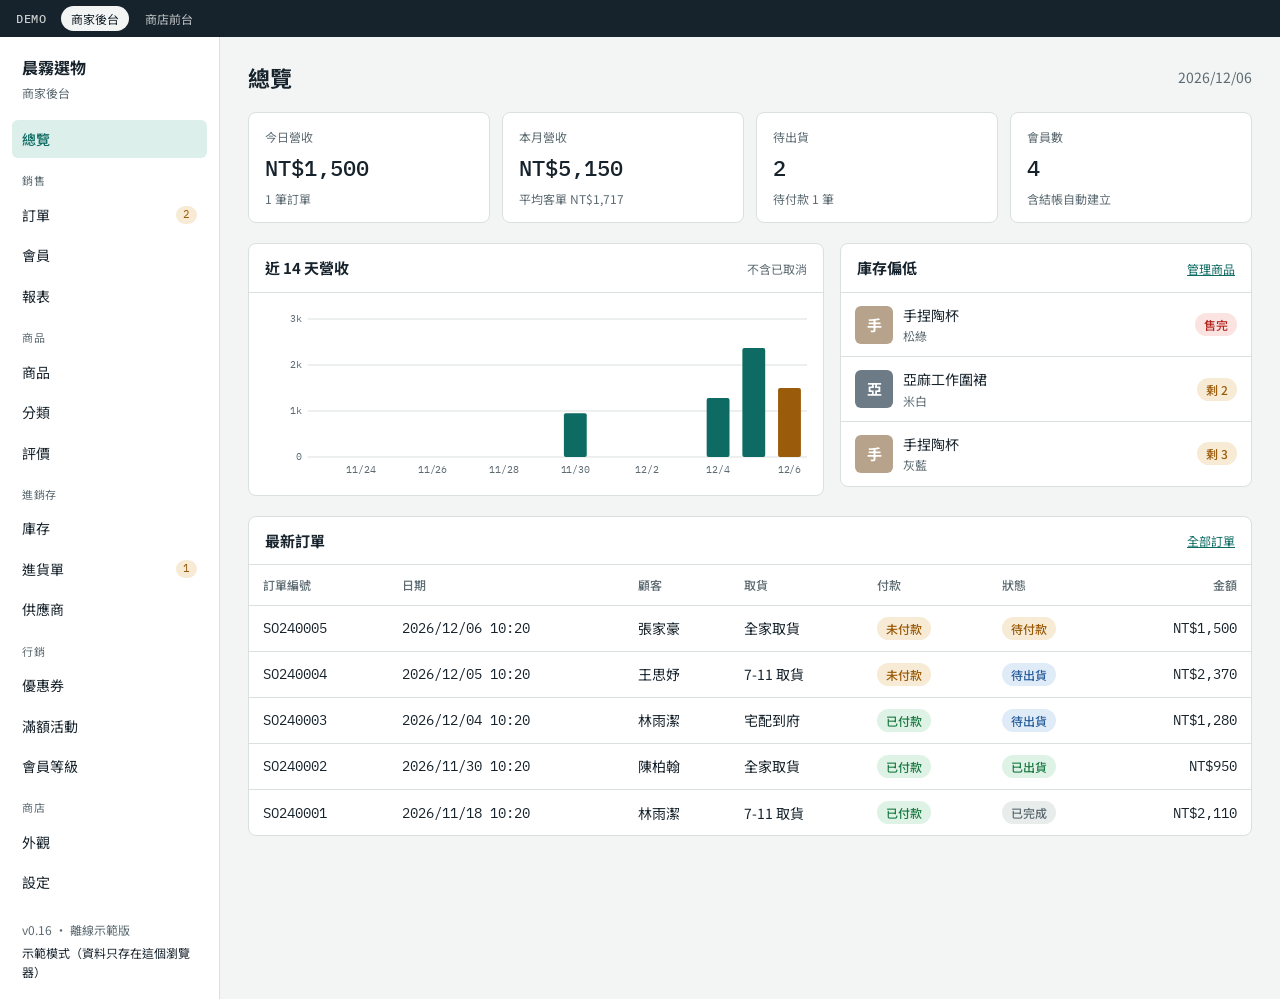
==== commit 27bb5608: "Add files via upload" ====
--- a/demo.html
+++ b/demo.html
@@ -25,6 +25,7 @@
   <script src="js/ui.js"></script>
   <script src="js/theme.js"></script>
   <script src="js/xlsx.js"></script>
+  <script src="js/importer.js"></script>
   <script src="js/admin.js"></script>
   <script src="js/shop.js"></script>
   <script src="js/app.js"></script>
--- a/css/admin.css
+++ b/css/admin.css
@@ -293,3 +293,77 @@
 .th-row { display: flex; align-items: center; justify-content: space-between; gap: 10px; flex-wrap: wrap; }
 @media (max-width: 1100px) { .th-layout { grid-template-columns: minmax(0, 1fr); } .th-sticky { position: static; } }
 @media (max-width: 600px) { .opt-grid, .opt-grid.is-3 { grid-template-columns: repeat(2, 1fr); } }
+
+/* v0.13：員工 */
+.perm-grid { display: grid; grid-template-columns: repeat(2, minmax(0, 1fr)); gap: 8px 16px; }
+.perm-item { align-items: flex-start; }
+.perm-item > span { display: grid; gap: 1px; }
+.perm-item input { margin-top: 3px; }
+.perm-edit td { background: var(--surface-2); white-space: normal !important; }
+.panel.is-hl { border-color: var(--accent); box-shadow: inset 0 0 0 1px var(--accent); }
+.side-user .small { margin-left: 2px; }
+@media (max-width: 600px) { .perm-grid { grid-template-columns: 1fr; } }
+
+/* v0.14：批次處理、列印 */
+.tbl .ck { width: 36px; padding-right: 0; }
+.tbl .ck input { width: 16px; height: 16px; accent-color: var(--accent); }
+.tbl tr.is-sel td { background: var(--accent-soft); }
+.bulk-bar { display: flex; flex-wrap: wrap; align-items: center; gap: 8px; padding: 10px 16px; background: var(--accent-soft); border-bottom: 1px solid var(--line); position: sticky; top: 0; z-index: 2; }
+.bulk-bar b { margin-right: 6px; }
+.bs-list { display: grid; gap: 8px; max-height: 50vh; overflow: auto; }
+.bs-row { display: grid; grid-template-columns: 110px 1fr 180px; gap: 8px; align-items: center; }
+@media (max-width: 600px) { .bs-row { grid-template-columns: 1fr; } }
+#print-root { display: none; }
+@media print {
+  body.printing > *:not(#print-root) { display: none !important; }
+  body.printing #print-root { display: block; }
+  body.printing { background: #fff; color: #000; }
+  @page { size: A4; margin: 12mm; }
+}
+.pdoc { font-family: var(--sans); color: #000; font-size: 12pt; page-break-after: always; break-after: page; }
+.pdoc:last-child { page-break-after: auto; break-after: auto; }
+.pd-head { display: flex; justify-content: space-between; gap: 12px; border-bottom: 2px solid #000; padding-bottom: 8px; margin-bottom: 12px; }
+.pd-store { font-size: 16pt; }
+.pd-r { text-align: right; }
+.pd-title { font-size: 15pt; font-weight: 700; letter-spacing: .2em; }
+.pd-no { font-family: var(--mono); font-size: 14pt; }
+.pd-small { font-size: 9pt; color: #333; }
+.pd-grid { display: grid; grid-template-columns: repeat(3, 1fr); gap: 12px; margin-bottom: 12px; }
+.pd-label { font-size: 9pt; color: #555; margin-bottom: 2px; }
+.pd-big { font-size: 14pt; font-weight: 700; }
+.pd-tbl { width: 100%; border-collapse: collapse; margin-bottom: 12px; }
+.pd-tbl th, .pd-tbl td { border: 1px solid #999; padding: 5px 7px; text-align: left; vertical-align: top; }
+.pd-tbl th { background: #eee; font-size: 10pt; }
+.pd-tbl .r { text-align: right; }
+.pd-ck { width: 24px; text-align: center !important; }
+.pd-note { border: 1px dashed #999; padding: 8px; margin-bottom: 12px; font-size: 10pt; }
+.pd-foot { font-size: 9pt; color: #555; text-align: center; margin-top: 16px; }
+
+/* v0.15：商品排序、匯入、排程 */
+.sort-list { list-style: none; margin: 0; padding: 0; }
+.sort-list li { display: flex; align-items: center; gap: 10px; padding: 8px 14px; border-bottom: 1px solid var(--line); background: var(--surface); cursor: grab; }
+.sort-list li:last-child { border-bottom: 0; }
+.sort-list li.is-drag { opacity: .5; }
+.sort-list .grip { color: var(--muted); letter-spacing: -2px; user-select: none; }
+.sort-list .sort-name { flex: 1; min-width: 0; overflow: hidden; text-overflow: ellipsis; white-space: nowrap; }
+.sort-list .sort-btns { display: flex; gap: 2px; }
+.imp-steps { margin: 0; padding-left: 18px; display: grid; gap: 4px; color: var(--muted); }
+.imp-list { margin: 6px 0 0; padding-left: 18px; max-height: 260px; overflow: auto; display: grid; gap: 4px; font-size: 13px; }
+.imp-sum { font-size: 14px; }
+.notice.is-bad { border-left-color: var(--bad); background: var(--bad-bg); }
+.modal.imp { max-width: 640px; }
+.pe-sched { display: grid; gap: 10px; }
+.pe-sched summary { cursor: pointer; color: var(--accent); }
+.pe-sched[open] summary { margin-bottom: 6px; }
+
+/* v0.16：評價 */
+.rv-set { display: flex; flex-wrap: wrap; gap: 10px 22px; align-items: center; }
+.rv-admin { list-style: none; margin: 0; padding: 0; }
+.rv-admin > li { padding: 14px 16px; border-top: 1px solid var(--line); display: grid; gap: 8px; }
+.rv-a-head { display: flex; flex-wrap: wrap; align-items: center; gap: 6px 10px; }
+.rv-stars { color: #c48a12; letter-spacing: 1px; font-size: 14px; }
+.rv-stars span { color: var(--line); }
+.rv-a-text { margin: 0; white-space: pre-wrap; }
+.rv-a-reply { display: grid; grid-template-columns: 1fr auto; gap: 8px; align-items: start; }
+.rv-a-reply textarea { min-height: 38px; }
+@media (max-width: 700px) { .rv-a-reply { grid-template-columns: 1fr; } }
--- a/css/shop.css
+++ b/css/shop.css
@@ -240,3 +240,41 @@
 /* 深色模式：Logo 多半是深色字，墊一塊淺色底才看得到 */
 @media (prefers-color-scheme: dark) { :root:not([data-theme="light"]) .s-logo.has-img img { background: #f4f1ec; padding: 3px 8px; border-radius: 6px; } }
 :root[data-theme="dark"] .s-logo.has-img img { background: #f4f1ec; padding: 3px 8px; border-radius: 6px; }
+
+/* v0.16：商品評價 */
+.stars { display: inline-flex; gap: 1px; letter-spacing: 0; line-height: 1; vertical-align: -1px; }
+.stars i { font-style: normal; color: var(--s-line); font-size: 13px; }
+.stars i.on { color: #d69e1e; }
+.stars.is-big i { font-size: 20px; }
+.s-rating { display: inline-flex; align-items: center; gap: 6px; font-size: 12px; color: var(--s-muted); }
+.s-rating-link { text-decoration: none; }
+.s-reviews { margin: 28px 0 60px; gap: 18px; }
+.s-rv-top { display: grid; grid-template-columns: auto 1fr auto; gap: 16px 32px; align-items: center; }
+.s-rv-top h2 { margin-bottom: 6px; }
+.s-rv-avg { display: flex; align-items: center; gap: 10px; }
+.s-rv-avg b { font-family: var(--mono); font-size: 30px; font-weight: 500; }
+.s-rv-avg span { color: var(--s-muted); font-size: 13px; }
+.s-rv-dist { list-style: none; margin: 0; padding: 0; display: grid; gap: 3px; max-width: 280px; font-size: 12px; color: var(--s-muted); }
+.s-rv-dist li { display: grid; grid-template-columns: 36px 1fr 28px; gap: 8px; align-items: center; }
+.s-rv-dist i { height: 6px; border-radius: 3px; background: var(--s-soft); overflow: hidden; }
+.s-rv-dist i b { display: block; height: 100%; background: #d69e1e; }
+.s-rv-dist li > span:last-child { text-align: right; font-family: var(--mono); }
+.s-rv-list { list-style: none; margin: 0; padding: 0; display: grid; }
+.s-rv { padding: 14px 0; border-top: 1px solid var(--s-line); display: grid; gap: 6px; }
+.s-rv-head { display: flex; flex-wrap: wrap; align-items: center; gap: 8px; }
+.s-rv-head .small { color: var(--s-muted); }
+.s-rv-badge { font-size: 11px; color: var(--s-muted); border: 1px solid var(--s-line); border-radius: 999px; padding: 0 8px; }
+.s-rv p { margin: 0; white-space: pre-wrap; }
+.s-rv-reply { background: var(--s-soft); border-radius: 6px; padding: 10px 12px; font-size: 13px; }
+.s-rv-reply b { font-size: 12px; }
+.s-rv-row { display: flex; align-items: center; gap: 10px; justify-content: space-between; padding: 8px 0; border-top: 1px solid var(--s-line); flex-wrap: wrap; }
+.s-rv-row > span:first-child { flex: 1; min-width: 120px; }
+.star-pick { border: 0; padding: 0; margin: 0; display: inline-flex; flex-direction: row-reverse; justify-content: flex-end; gap: 4px; }
+.star-pick legend { width: 100%; margin-bottom: 4px; }
+.star-pick input { position: absolute; opacity: 0; pointer-events: none; }
+.star-pick label { font-size: 32px; line-height: 1; color: #cfc8bd; cursor: pointer; }
+.star-pick input:checked ~ label, .star-pick label:hover, .star-pick label:hover ~ label { color: #d69e1e; }
+.star-pick input:focus-visible + label { outline: 2px solid var(--accent); outline-offset: 2px; border-radius: 4px; }
+.sr { position: absolute; width: 1px; height: 1px; overflow: hidden; clip: rect(0 0 0 0); white-space: nowrap; }
+.s-review-form { display: grid; gap: 12px; }
+@media (max-width: 700px) { .s-rv-top { grid-template-columns: 1fr; } }
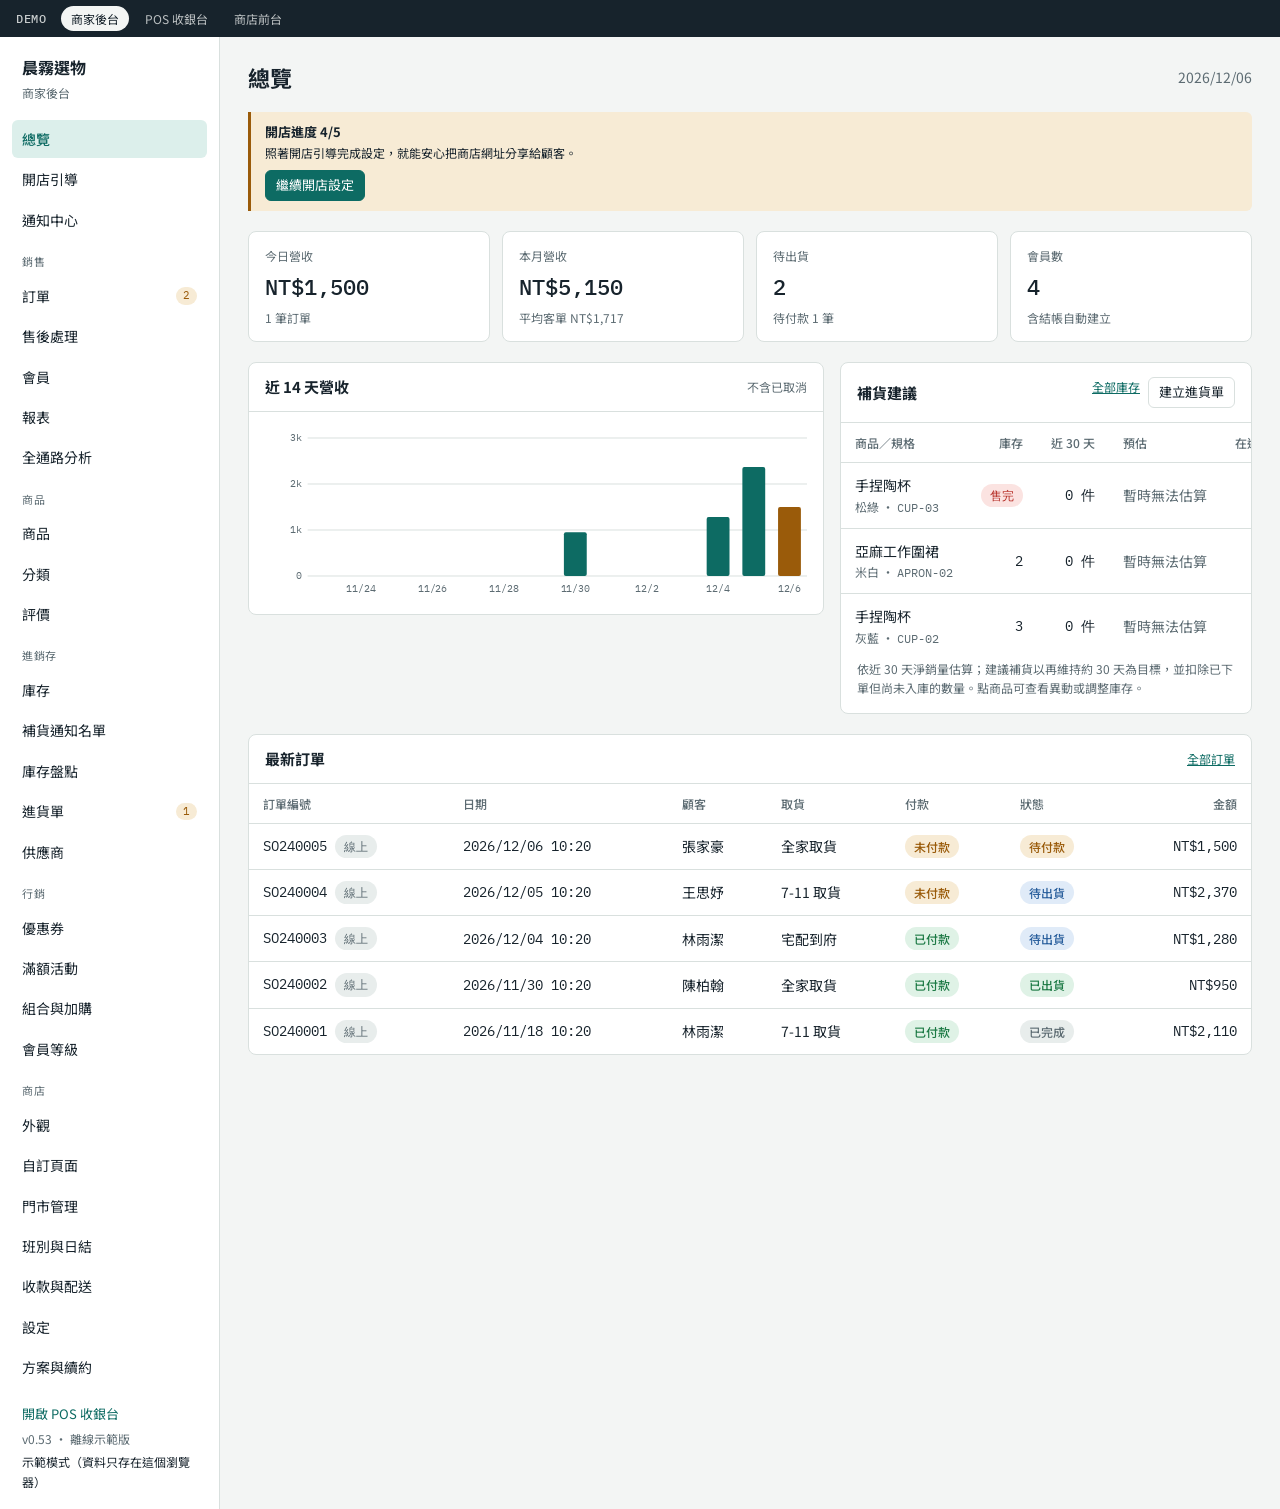
==== commit 08d5cb95: "Add files via upload" ====
--- a/demo.html
+++ b/demo.html
@@ -15,6 +15,7 @@
   <div class="devbar">
     <b>DEMO</b>
     <a href="#admin" data-side="admin">商家後台</a>
+    <a href="#pos" data-side="pos">POS 收銀台</a>
     <a href="#shop" data-side="shop">商店前台</a>
   </div>
   <div id="app"></div>
@@ -27,6 +28,7 @@
   <script src="js/xlsx.js"></script>
   <script src="js/importer.js"></script>
   <script src="js/admin.js"></script>
+  <script src="js/pos.js"></script>
   <script src="js/shop.js"></script>
   <script src="js/app.js"></script>
 </body>
--- a/css/admin.css
+++ b/css/admin.css
@@ -367,3 +367,10 @@
 .rv-a-reply { display: grid; grid-template-columns: 1fr auto; gap: 8px; align-items: start; }
 .rv-a-reply textarea { min-height: 38px; }
 @media (max-width: 700px) { .rv-a-reply { grid-template-columns: 1fr; } }
+/* v0.52：POS 收銀台 */
+.pos-toolbar{display:flex;align-items:end;gap:14px;margin-bottom:16px;padding:14px;background:var(--panel);border:1px solid var(--line);border-radius:12px}.pos-toolbar .field{margin:0;min-width:180px}.pos-toolbar .pos-search{flex:1}.pos-layout{display:grid;grid-template-columns:minmax(0,1.6fr) minmax(340px,.8fr);gap:18px;align-items:start}.pos-products{display:grid;grid-template-columns:repeat(auto-fill,minmax(190px,1fr));gap:10px;padding:14px}.pos-product{display:flex;text-align:left;gap:10px;border:1px solid var(--line);background:var(--panel);border-radius:10px;padding:10px;color:inherit;cursor:pointer}.pos-product:hover{border-color:var(--accent);transform:translateY(-1px)}.pos-product:disabled{opacity:.45;cursor:not-allowed;transform:none}.pos-product img,.pos-product>i{width:54px;height:54px;object-fit:cover;border-radius:8px;flex:0 0 54px;display:grid;place-items:center;font-style:normal;font-weight:800}.pos-product>span{display:grid;min-width:0;gap:3px}.pos-product b,.pos-product small{overflow:hidden;text-overflow:ellipsis;white-space:nowrap}.pos-product small{color:var(--muted)}.pos-product strong{color:var(--accent)}.pos-cart{position:sticky;top:14px}.pos-cart .pos-qty{width:64px}.pos-total{display:flex;justify-content:space-between;align-items:center;border-top:1px solid var(--line);padding-top:14px;font-size:18px}.pos-total strong{font-size:28px}.notice .actions input{max-width:180px}
+@media(max-width:780px){.pos-toolbar{align-items:stretch;flex-direction:column}.pos-toolbar .field{width:100%;min-width:0}.pos-layout{grid-template-columns:1fr}.pos-products{grid-template-columns:repeat(2,minmax(0,1fr));padding:10px}.pos-product{display:grid}.pos-product img,.pos-product>i{width:100%;height:92px}.pos-cart{position:static}.pos-total strong{font-size:24px}}
+
+/* v0.53：獨立 POS 網頁 */
+.pos-app{min-height:100vh;background:#eef1f4;color:#17202a}.pos-head{height:68px;padding:0 20px;background:#15202b;color:#fff;display:flex;align-items:center;justify-content:space-between;gap:16px;position:sticky;top:0;z-index:20;box-shadow:0 2px 12px #0002}.pos-head>div:first-child{display:grid}.pos-head>div:first-child b{font-size:20px}.pos-head>div:first-child span{font-size:12px;color:#b9c5cf}.pos-head-actions{display:flex;align-items:center;gap:10px}.pos-head select{width:auto;min-width:140px;background:#fff}.pos-success{margin:12px 16px 0;padding:12px 16px;border-radius:12px;background:#dff7e7;color:#166534;display:flex;align-items:center;gap:12px}.pos-success span{flex:1}.pos-open{margin:16px;min-height:120px;background:#fff4d6;border:1px solid #edc96a;border-radius:14px;padding:20px;display:flex;align-items:center;justify-content:center;gap:16px}.pos-open h1,.pos-open p{margin:0}.pos-open>div{margin-right:20px}.pos-open input{width:180px}.pos-work{display:grid;grid-template-columns:minmax(0,1fr) 410px;gap:14px;padding:14px;height:calc(100vh - 68px)}.pos-work.is-locked{opacity:.55;pointer-events:none}.pos-catalog,.pos-bill{min-height:0;background:#fff;border:1px solid #dce1e6;border-radius:14px;box-shadow:0 3px 14px #22303c0b}.pos-catalog{display:flex;flex-direction:column}.pos-searchbar{padding:14px;border-bottom:1px solid #e3e7eb;display:flex;gap:10px}.pos-searchbar input{font-size:17px}.pos-grid{padding:14px;display:grid;grid-template-columns:repeat(auto-fill,minmax(175px,1fr));gap:10px;overflow:auto}.pos-tile{border:1px solid #dce1e6;border-radius:12px;background:#fff;padding:10px;text-align:left;display:grid;grid-template-columns:58px minmax(0,1fr);gap:10px;cursor:pointer;color:inherit}.pos-tile:hover{border-color:#1677ff;box-shadow:0 3px 10px #1677ff18}.pos-tile:active{transform:scale(.98)}.pos-tile:disabled{opacity:.42;cursor:not-allowed}.pos-tile img,.pos-tile>i{width:58px;height:58px;object-fit:cover;border-radius:9px;display:grid;place-items:center;font-style:normal;font-weight:800}.pos-tile>span{display:grid;gap:2px;min-width:0}.pos-tile b,.pos-tile small{white-space:nowrap;overflow:hidden;text-overflow:ellipsis}.pos-tile small,.pos-tile em{font-size:12px;color:#677483;font-style:normal}.pos-tile strong{color:#0b62c4}.pos-bill{display:flex;flex-direction:column}.pos-bill-head{padding:14px 16px;border-bottom:1px solid #e3e7eb;display:flex;justify-content:space-between}.pos-bill-head>div{display:grid}.pos-bill-head b{font-size:18px}.pos-bill-head small{color:#677483}.pos-bill-items{flex:1;overflow:auto;min-height:130px}.pos-empty{height:100%;min-height:170px;display:grid;place-items:center;text-align:center;color:#84909d}.pos-line{display:grid;grid-template-columns:minmax(0,1fr) auto auto auto;gap:10px;align-items:center;padding:12px 14px;border-bottom:1px solid #edf0f2}.pos-line>div:first-child{display:grid}.pos-line small{color:#677483}.pos-step{display:flex;align-items:center}.pos-step button,.pos-x{border:1px solid #ccd3da;background:#fff;width:30px;height:30px;border-radius:7px;cursor:pointer}.pos-step input{width:48px;height:30px;text-align:center;padding:2px;border-radius:0}.pos-x{border:0;color:#8b97a2;font-size:20px}.pos-bill-form{padding:14px;border-top:1px solid #dce1e6;background:#fafbfc}.pos-inline{display:flex;gap:8px}.pos-two{display:grid;grid-template-columns:1fr 1fr;gap:10px}.pos-cash{display:flex;align-items:end;justify-content:space-between;padding:10px 0}.pos-cash .field{margin:0;max-width:190px}.pos-cash>div:last-child{display:grid;text-align:right}.pos-cash strong{font-size:22px}.pos-grand{border-top:2px solid #dce1e6;padding:12px 0;display:flex;align-items:center;justify-content:space-between}.pos-grand span{font-size:18px}.pos-grand strong{font-size:32px}.pos-submit{width:100%;border:0;border-radius:11px;background:#1267cf;color:#fff;padding:15px;font-size:20px;font-weight:800;cursor:pointer}.pos-submit:disabled{opacity:.45}.pos-modal{position:fixed;inset:0;background:#0008;z-index:100;display:grid;place-items:center;padding:20px}.pos-modal-card{width:min(460px,100%);background:#fff;border-radius:16px;padding:22px;box-shadow:0 20px 70px #0005}.pos-modal-card h2{margin-top:0}.pos-gate{min-height:100vh;display:grid;place-items:center;background:#eef1f4;padding:20px}
+@media(max-width:800px){.pos-head{height:auto;min-height:64px;padding:10px 12px;align-items:flex-start}.pos-head-actions{flex-wrap:wrap;justify-content:flex-end}.pos-head .btn{display:none}.pos-work{height:auto;min-height:calc(100vh - 70px);grid-template-columns:1fr;padding:8px}.pos-searchbar{position:sticky;top:64px;z-index:5;background:#fff;padding:10px}.pos-grid{grid-template-columns:repeat(2,minmax(0,1fr));max-height:48vh;padding:8px}.pos-tile{grid-template-columns:1fr}.pos-tile img,.pos-tile>i{width:100%;height:82px}.pos-bill{min-height:52vh}.pos-open{margin:8px;display:grid;text-align:center}.pos-open>div{margin:0}.pos-open input{width:100%}.pos-line{grid-template-columns:minmax(0,1fr) auto auto}.pos-line>strong{grid-column:1}.pos-line .pos-x{grid-column:3;grid-row:1}.pos-grand strong{font-size:28px}}
--- a/css/shop.css
+++ b/css/shop.css
@@ -39,9 +39,22 @@
 .s-cats { display: flex; gap: 8px; flex-wrap: wrap; padding-bottom: 20px; }
 .s-cats a { text-decoration: none; color: var(--s-ink); border: 1px solid var(--s-line); background: var(--s-surface); border-radius: 999px; padding: 5px 14px; font-size: 13px; }
 .s-cats a.is-on { background: var(--s-ink); color: var(--s-bg); border-color: var(--s-ink); }
+.s-filters { display: flex; align-items: end; gap: 10px; flex-wrap: wrap; margin: 0 0 22px; padding: 14px 16px; background: var(--s-surface); border: 1px solid var(--s-line); border-radius: var(--s-radius); }
+.s-filters label { display: grid; gap: 5px; color: var(--s-muted); font-size: 12px; }
+.s-filters select, .s-filters input[type="number"] { min-width: 145px; height: 38px; border: 1px solid var(--s-line); border-radius: 8px; background: var(--s-bg); color: var(--s-ink); padding: 0 10px; font: inherit; }
+.s-filters .s-stock-check { display: flex; align-items: center; gap: 6px; height: 38px; font-size: 14px; color: var(--s-ink); white-space: nowrap; }
+.s-filters .s-stock-check input { width: 16px; height: 16px; accent-color: var(--s-accent); }
 
 .s-grid { display: grid; grid-template-columns: repeat(4, 1fr); gap: 20px; padding-bottom: 60px; }
 .s-card { text-decoration: none; color: var(--s-ink) !important; display: grid; gap: 8px; }
+.s-fav { position: absolute; z-index: 2; right: 9px; top: 9px; width: 36px; height: 36px; border: 1px solid var(--s-line); border-radius: 50%; background: var(--s-surface); color: var(--s-muted); font-size: 20px; cursor: pointer; box-shadow: 0 2px 8px #0001; }
+.s-fav:hover, .s-fav.is-on { color: #c94f64; border-color: #c94f64; }
+.s-recent { padding-top: 8px; }
+.s-recent h2 { margin-bottom: 16px; }
+.s-offers { display:grid; gap:8px; margin-top:14px; padding:14px; border:1px solid var(--s-line); border-radius:10px; background:var(--s-soft); }
+.s-offers a { display:grid; gap:2px; color:var(--s-ink); text-decoration:none; }
+.s-offers a:hover span { text-decoration:underline; }
+.s-offers small { color:var(--s-muted); }
 .s-img { aspect-ratio: 1 / 1; max-width: 100%; border-radius: 4px; display: grid; place-items: center; color: rgba(255, 255, 255, .92); font-size: 44px; font-weight: 700; position: relative; overflow: hidden; }
 .s-img::after { content: ""; position: absolute; inset: 0; background: linear-gradient(160deg, rgba(255, 255, 255, .16), transparent 55%); }
 .s-img.has-photo { background: var(--s-soft) !important; }
@@ -179,6 +192,9 @@
 @media (max-width: 900px) { .s-grid { grid-template-columns: repeat(3, 1fr); } }
 @media (max-width: 720px) {
   .s-grid { grid-template-columns: repeat(2, 1fr); gap: 14px; }
+  .s-filters { display: grid; grid-template-columns: 1fr 1fr; align-items: end; }
+  .s-filters label:first-child, .s-filters .s-stock-check, .s-filters .btn { grid-column: 1 / -1; }
+  .s-filters select, .s-filters input[type="number"] { width: 100%; min-width: 0; }
   .s-product, .s-two { grid-template-columns: 1fr; gap: 24px; }
   .s-head .s-wrap { flex-wrap: wrap; }
   .s-search { order: 3; max-width: none; flex-basis: 100%; }
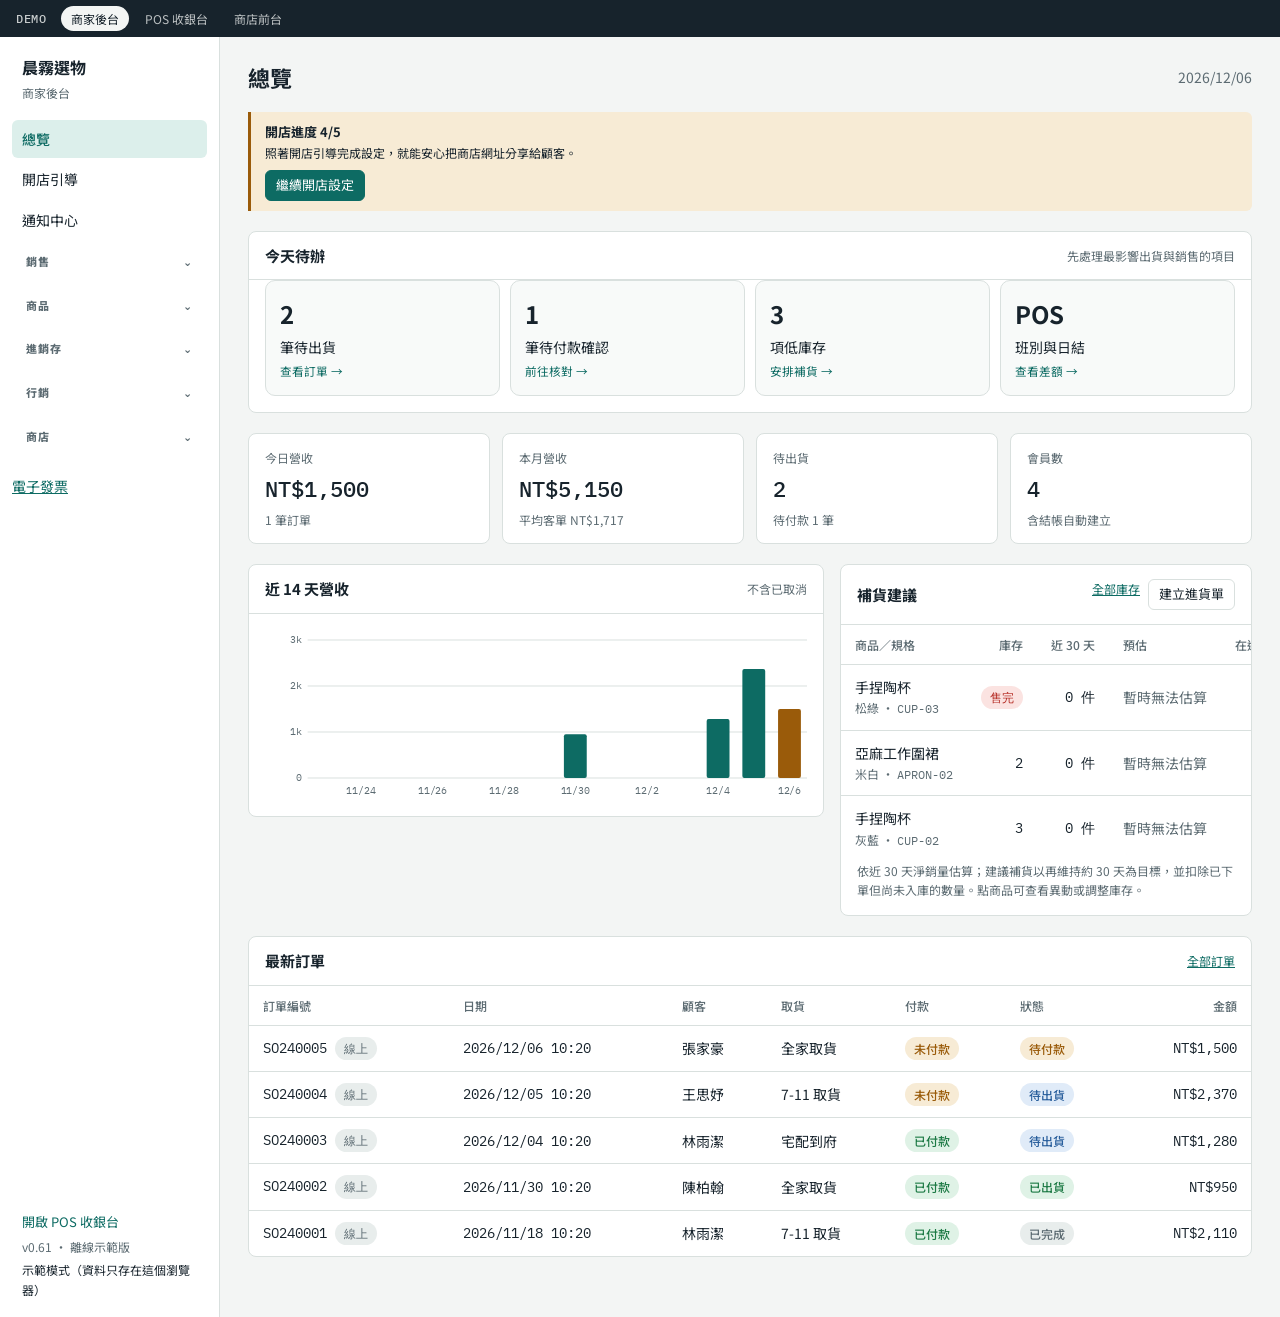
==== commit a7af73fb: "Add files via upload" ====
--- a/demo.html
+++ b/demo.html
@@ -24,6 +24,7 @@
   <script src="js/seed.js"></script>
   <script src="js/db-local.js"></script>
   <script src="js/ui.js"></script>
+  <script src="js/invoice.js"></script>
   <script src="js/theme.js"></script>
   <script src="js/xlsx.js"></script>
   <script src="js/importer.js"></script>
--- a/css/admin.css
+++ b/css/admin.css
@@ -338,6 +338,7 @@
 .pd-ck { width: 24px; text-align: center !important; }
 .pd-note { border: 1px dashed #999; padding: 8px; margin-bottom: 12px; font-size: 10pt; }
 .pd-foot { font-size: 9pt; color: #555; text-align: center; margin-top: 16px; }
+.pd-summary{display:grid;grid-template-columns:repeat(4,1fr);gap:8px;margin:0 0 12px}.pd-summary>div{display:grid;border:1px solid #bbb;padding:7px}.pd-summary span{font-size:9pt;color:#555}.pd-summary b{font-size:12pt}.pdoc-report .pd-tbl{font-size:9pt}.pdoc-report .pd-tbl thead{display:table-header-group}.pdoc-report .pd-tbl tr{break-inside:avoid}
 
 /* v0.15：商品排序、匯入、排程 */
 .sort-list { list-style: none; margin: 0; padding: 0; }
@@ -374,3 +375,28 @@
 /* v0.53：獨立 POS 網頁 */
 .pos-app{min-height:100vh;background:#eef1f4;color:#17202a}.pos-head{height:68px;padding:0 20px;background:#15202b;color:#fff;display:flex;align-items:center;justify-content:space-between;gap:16px;position:sticky;top:0;z-index:20;box-shadow:0 2px 12px #0002}.pos-head>div:first-child{display:grid}.pos-head>div:first-child b{font-size:20px}.pos-head>div:first-child span{font-size:12px;color:#b9c5cf}.pos-head-actions{display:flex;align-items:center;gap:10px}.pos-head select{width:auto;min-width:140px;background:#fff}.pos-success{margin:12px 16px 0;padding:12px 16px;border-radius:12px;background:#dff7e7;color:#166534;display:flex;align-items:center;gap:12px}.pos-success span{flex:1}.pos-open{margin:16px;min-height:120px;background:#fff4d6;border:1px solid #edc96a;border-radius:14px;padding:20px;display:flex;align-items:center;justify-content:center;gap:16px}.pos-open h1,.pos-open p{margin:0}.pos-open>div{margin-right:20px}.pos-open input{width:180px}.pos-work{display:grid;grid-template-columns:minmax(0,1fr) 410px;gap:14px;padding:14px;height:calc(100vh - 68px)}.pos-work.is-locked{opacity:.55;pointer-events:none}.pos-catalog,.pos-bill{min-height:0;background:#fff;border:1px solid #dce1e6;border-radius:14px;box-shadow:0 3px 14px #22303c0b}.pos-catalog{display:flex;flex-direction:column}.pos-searchbar{padding:14px;border-bottom:1px solid #e3e7eb;display:flex;gap:10px}.pos-searchbar input{font-size:17px}.pos-grid{padding:14px;display:grid;grid-template-columns:repeat(auto-fill,minmax(175px,1fr));gap:10px;overflow:auto}.pos-tile{border:1px solid #dce1e6;border-radius:12px;background:#fff;padding:10px;text-align:left;display:grid;grid-template-columns:58px minmax(0,1fr);gap:10px;cursor:pointer;color:inherit}.pos-tile:hover{border-color:#1677ff;box-shadow:0 3px 10px #1677ff18}.pos-tile:active{transform:scale(.98)}.pos-tile:disabled{opacity:.42;cursor:not-allowed}.pos-tile img,.pos-tile>i{width:58px;height:58px;object-fit:cover;border-radius:9px;display:grid;place-items:center;font-style:normal;font-weight:800}.pos-tile>span{display:grid;gap:2px;min-width:0}.pos-tile b,.pos-tile small{white-space:nowrap;overflow:hidden;text-overflow:ellipsis}.pos-tile small,.pos-tile em{font-size:12px;color:#677483;font-style:normal}.pos-tile strong{color:#0b62c4}.pos-bill{display:flex;flex-direction:column}.pos-bill-head{padding:14px 16px;border-bottom:1px solid #e3e7eb;display:flex;justify-content:space-between}.pos-bill-head>div{display:grid}.pos-bill-head b{font-size:18px}.pos-bill-head small{color:#677483}.pos-bill-items{flex:1;overflow:auto;min-height:130px}.pos-empty{height:100%;min-height:170px;display:grid;place-items:center;text-align:center;color:#84909d}.pos-line{display:grid;grid-template-columns:minmax(0,1fr) auto auto auto;gap:10px;align-items:center;padding:12px 14px;border-bottom:1px solid #edf0f2}.pos-line>div:first-child{display:grid}.pos-line small{color:#677483}.pos-step{display:flex;align-items:center}.pos-step button,.pos-x{border:1px solid #ccd3da;background:#fff;width:30px;height:30px;border-radius:7px;cursor:pointer}.pos-step input{width:48px;height:30px;text-align:center;padding:2px;border-radius:0}.pos-x{border:0;color:#8b97a2;font-size:20px}.pos-bill-form{padding:14px;border-top:1px solid #dce1e6;background:#fafbfc}.pos-inline{display:flex;gap:8px}.pos-two{display:grid;grid-template-columns:1fr 1fr;gap:10px}.pos-cash{display:flex;align-items:end;justify-content:space-between;padding:10px 0}.pos-cash .field{margin:0;max-width:190px}.pos-cash>div:last-child{display:grid;text-align:right}.pos-cash strong{font-size:22px}.pos-grand{border-top:2px solid #dce1e6;padding:12px 0;display:flex;align-items:center;justify-content:space-between}.pos-grand span{font-size:18px}.pos-grand strong{font-size:32px}.pos-submit{width:100%;border:0;border-radius:11px;background:#1267cf;color:#fff;padding:15px;font-size:20px;font-weight:800;cursor:pointer}.pos-submit:disabled{opacity:.45}.pos-modal{position:fixed;inset:0;background:#0008;z-index:100;display:grid;place-items:center;padding:20px}.pos-modal-card{width:min(460px,100%);background:#fff;border-radius:16px;padding:22px;box-shadow:0 20px 70px #0005}.pos-modal-card h2{margin-top:0}.pos-gate{min-height:100vh;display:grid;place-items:center;background:#eef1f4;padding:20px}
 @media(max-width:800px){.pos-head{height:auto;min-height:64px;padding:10px 12px;align-items:flex-start}.pos-head-actions{flex-wrap:wrap;justify-content:flex-end}.pos-head .btn{display:none}.pos-work{height:auto;min-height:calc(100vh - 70px);grid-template-columns:1fr;padding:8px}.pos-searchbar{position:sticky;top:64px;z-index:5;background:#fff;padding:10px}.pos-grid{grid-template-columns:repeat(2,minmax(0,1fr));max-height:48vh;padding:8px}.pos-tile{grid-template-columns:1fr}.pos-tile img,.pos-tile>i{width:100%;height:82px}.pos-bill{min-height:52vh}.pos-open{margin:8px;display:grid;text-align:center}.pos-open>div{margin:0}.pos-open input{width:100%}.pos-line{grid-template-columns:minmax(0,1fr) auto auto}.pos-line>strong{grid-column:1}.pos-line .pos-x{grid-column:3;grid-row:1}.pos-grand strong{font-size:28px}}
+
+/* v0.54：POS 門市可讀性、自訂組合與當班對帳 */
+.pos-location-label{display:flex;align-items:center;gap:8px;color:#fff;font-size:12px;font-weight:700}.pos-location-label select,.pos-head select{width:auto;min-width:150px;background:#fff!important;color:#17202a!important;border-color:#cbd5df!important;font-weight:700}.pos-location-label option{color:#17202a;background:#fff}.pos-head-btn{color:#fff!important;border-color:#647482!important;background:#263746!important}.pos-head-btn.is-main{background:#1267cf!important;border-color:#1267cf!important}.pos-step button,.pos-x{color:#17202a;width:34px;height:34px;display:grid;place-items:center;padding:0}.pos-step button span{display:block;color:#17202a;font-size:22px;font-weight:900;line-height:1}.pos-step button:disabled{opacity:.35}.pos-step input{height:34px;color:#fff;background:#172631;font-weight:800}.pos-modal-card{max-height:calc(100vh - 40px);overflow:auto}.pos-bundle-card{width:min(650px,100%)}.pos-bundle-list{max-height:310px;overflow:auto;border:1px solid #dce1e6;border-radius:10px;margin-bottom:14px}.pos-bundle-row{display:flex;align-items:center;justify-content:space-between;gap:12px;padding:10px 12px;border-bottom:1px solid #edf0f2}.pos-bundle-row:last-child{border-bottom:0}.pos-bundle-row>div:first-child{display:grid}.pos-bundle-row small{color:#677483}.pos-shift-strip{background:#e8f2ff;color:#173b68;border-bottom:1px solid #c8ddf5;padding:9px 20px;display:flex;gap:28px;align-items:center;flex-wrap:wrap;font-size:13px}.pos-shift-strip b{margin-left:4px}.pos-reconcile{width:min(560px,100%)}.pos-reconcile-grid{display:grid;grid-template-columns:1fr 1fr;gap:8px;margin:14px 0}.pos-reconcile-grid span{display:grid;background:#f3f6f8;border-radius:9px;padding:10px;color:#677483}.pos-reconcile-grid b{color:#17202a;font-size:17px;margin-top:3px}.pos-expected,.pos-difference{display:flex;align-items:center;justify-content:space-between;padding:13px 0;border-top:1px solid #dce1e6}.pos-expected strong{font-size:26px}.pos-difference strong{font-size:20px}.pos-difference .ok{color:#16803b}.pos-difference .more{color:#a05d00}.pos-difference .short{color:#c62e2e}
+@media(max-width:800px){.pos-head .pos-head-btn{display:inline-grid}.pos-head>a.btn{display:none}.pos-location-label span{display:none}.pos-shift-strip{padding:8px 12px;gap:8px 18px}.pos-reconcile-grid{grid-template-columns:1fr}.pos-bundle-row{align-items:flex-start}}
+.pos-close-note{margin:4px 0 14px;padding:10px 12px;border-radius:9px;background:#fff4d6;color:#765300;font-size:13px}.pos-reconcile .actions button:disabled{opacity:.6;cursor:wait}
+
+.invoice-fields{min-width:0;margin:12px 0;padding:12px;border:1px solid var(--line);border-radius:10px;display:grid;gap:8px}.invoice-fields legend{padding:0 6px;font-weight:700}.invoice-fields label{display:block;font-size:13px;margin:4px 0}.invoice-fields input,.invoice-fields select{width:100%;min-width:0}.invoice-fields [hidden]{display:none!important}.invoice-error{white-space:normal!important;max-width:280px;overflow-wrap:anywhere}.pos-categories{display:flex;gap:6px;overflow:auto;flex:0 0 auto;padding:8px 14px;border-bottom:1px solid #e3e7eb}.pos-categories button{flex:0 0 auto}.pos-categories .is-on{background:#1267cf;color:#fff}.pos-bill-form{overflow:auto;max-height:65vh}.pos-success{flex-wrap:wrap}.pos-success small{flex-basis:100%}.pos-app .invoice-fields{color:#17202a;border-color:#cbd5df}.pos-app .invoice-fields input,.pos-app .invoice-fields select{background:#fff;color:#17202a}.pos-app .pos-modal-card{color:#17202a}
+@media(max-width:800px){.pos-bill-form{max-height:none}.pos-success{margin:8px}.invoice-fields{padding:10px}}
+@media(max-width:600px){.pos-head{flex-wrap:wrap;gap:8px}.pos-head>div:first-child{width:100%;display:flex;align-items:center;justify-content:space-between}.pos-head>div:first-child b{font-size:18px}.pos-head-actions{width:100%;gap:6px;justify-content:flex-start}.pos-location-label{flex:1;min-width:110px}.pos-location-label select{min-width:0;width:100%}.pos-head-actions .btn{font-size:12px}.pos-searchbar{position:static}}
+.pos-pay-footer{flex:0 0 auto;padding:8px 14px 14px;background:#fff;border-top:1px solid #dce1e6;border-radius:0 0 14px 14px}.pos-pay-footer .pos-grand{border-top:0}.pos-bill-form{min-height:0;flex-shrink:1}.pos-bill-items{min-height:70px}
+.pos-delivery{padding:10px 0;border-top:1px solid #dce1e6}.pos-delivery summary{cursor:pointer;font-weight:700}.pos-delivery label{display:block;margin-top:8px}.pos-delivery input:not([type=checkbox]){width:100%;background:#fff;color:#17202a}.pos-delivery [hidden]{display:none!important}
+.pos-pending{margin:8px 14px;padding:12px;display:flex;align-items:center;gap:12px;flex-wrap:wrap;background:#fff3cd;border:1px solid #e6c96a;border-radius:10px;color:#765300}.pos-pending span{flex:1;min-width:200px}
+/* v0.58：任務導向導覽與雙方案銷售頁 */
+.side-group{margin:4px 0}.side-group summary{list-style:none;display:flex;justify-content:space-between;align-items:center;padding:8px 14px;color:var(--muted);font-size:11px;font-weight:800;letter-spacing:.08em;cursor:pointer}.side-group summary::-webkit-details-marker{display:none}.side-group summary span{transition:transform .2s}.side-group[open] summary span{transform:rotate(180deg)}
+.task-grid{display:grid;grid-template-columns:repeat(4,1fr);gap:10px;padding:0 16px 16px}.task-grid a{display:grid;gap:3px;padding:14px;border:1px solid var(--line);border-radius:10px;color:inherit;text-decoration:none;background:var(--surface-2)}.task-grid a:hover{border-color:var(--accent)}.task-grid b{font-size:24px}.task-grid small{color:var(--accent)}
+.home-sec-title{display:flex;justify-content:space-between;align-items:end;gap:20px}.home-audience{display:grid;grid-template-columns:repeat(3,1fr);gap:14px;margin-top:22px}.home-audience>div{padding:20px;border:1px solid var(--line);border-radius:12px;background:var(--surface)}.home-tag{display:inline-block;padding:5px 9px;border-radius:999px;background:var(--accent-soft);color:var(--accent);font-size:12px;font-weight:800}.home-launch-note,.home-honest{margin:20px 0 0;padding:14px 16px;border-radius:10px;background:var(--surface-2);color:var(--muted)}.home-plans{display:grid;grid-template-columns:repeat(2,minmax(0,1fr));gap:18px;margin-top:22px}.home-plan{position:relative;padding:26px;border:1px solid var(--line);border-radius:16px;background:var(--surface)}.home-plan.is-featured{border:2px solid var(--accent)}.home-plan h3{font-size:24px;margin:12px 0 8px}.home-plan>strong{display:block;font-size:36px;font-weight:900}.home-plan>strong small{font-size:14px}.home-plan ul{display:grid;gap:8px;padding-left:20px;min-height:170px}.home-plan .btn{width:100%}
+.pos-close-summary{margin:12px 16px 0;padding:12px 16px;border-radius:12px;background:#e8f2ff;color:#173b68;display:flex;align-items:center;gap:10px}.pos-close-summary>div{display:grid;flex:1}.pos-recent-card{width:min(680px,100%)}.pos-recent-list{display:grid;max-height:55vh;overflow:auto;border:1px solid #dce1e6;border-radius:10px}.pos-recent-list>div{display:grid;grid-template-columns:minmax(0,1fr) auto auto auto;align-items:center;gap:8px;padding:10px;border-bottom:1px solid #edf0f2}.pos-recent-list>div:last-child{border-bottom:0}.pos-recent-list span{display:grid}.pos-recent-list small{color:#677483}.pos-receipt{max-width:360px;margin:auto;color:#111}.pos-receipt>div:not(.actions){display:flex;justify-content:space-between;gap:12px;padding:4px 0}.pos-receipt .total{font-size:20px}.pos-receipt h2,.pos-receipt p{text-align:center}
+@media print{body *{visibility:hidden}.pos-receipt,.pos-receipt *{visibility:visible}.pos-receipt{position:absolute;inset:0 auto auto 0;width:80mm;padding:8mm}.pos-receipt .actions{display:none}}
+@media(max-width:800px){.task-grid{grid-template-columns:1fr 1fr}.home-sec-title{display:block}.home-audience,.home-plans{grid-template-columns:1fr}.home-plan ul{min-height:0}}
+@media(max-width:650px){.pos-close-summary{margin:8px;align-items:stretch;flex-wrap:wrap}.pos-close-summary>div{flex-basis:100%}.pos-recent-list>div{grid-template-columns:minmax(0,1fr) auto}.pos-recent-list strong{grid-column:2}.pos-recent-list .btn{grid-row:2}}
+@media(max-width:480px){.task-grid{grid-template-columns:1fr}}
+/* v0.61：保留完整收銀功能，但目前僅提供銷售登記。 */
+.pos-record-mode .pos-bill-form,.pos-record-mode .pos-shift-strip,.pos-record-mode #p-cash-event,.pos-record-mode #p-reconcile,.pos-record-mode #p-opening{display:none!important}
+.pos-record-notice{margin:0;padding:12px 16px;color:#35556b;background:#edf6fc;font-size:13px;line-height:1.6}
+.pos-record-mode .pos-bill-items{flex:1;overflow:auto;min-height:100px}
--- a/css/shop.css
+++ b/css/shop.css
@@ -44,6 +44,8 @@
 .s-filters select, .s-filters input[type="number"] { min-width: 145px; height: 38px; border: 1px solid var(--s-line); border-radius: 8px; background: var(--s-bg); color: var(--s-ink); padding: 0 10px; font: inherit; }
 .s-filters .s-stock-check { display: flex; align-items: center; gap: 6px; height: 38px; font-size: 14px; color: var(--s-ink); white-space: nowrap; }
 .s-filters .s-stock-check input { width: 16px; height: 16px; accent-color: var(--s-accent); }
+.s-filter-toggle { display:none; width:100%; margin:0 0 10px; padding:11px 14px; border:1px solid var(--s-line); border-radius:9px; background:var(--s-surface); color:var(--s-ink); font:inherit; font-weight:700; text-align:left; }
+.s-filter-toggle span { float:right; }
 
 .s-grid { display: grid; grid-template-columns: repeat(4, 1fr); gap: 20px; padding-bottom: 60px; }
 .s-card { text-decoration: none; color: var(--s-ink) !important; display: grid; gap: 8px; }
@@ -192,7 +194,11 @@
 @media (max-width: 900px) { .s-grid { grid-template-columns: repeat(3, 1fr); } }
 @media (max-width: 720px) {
   .s-grid { grid-template-columns: repeat(2, 1fr); gap: 14px; }
-  .s-filters { display: grid; grid-template-columns: 1fr 1fr; align-items: end; }
+  .s-cats { overflow-x:auto; flex-wrap:nowrap; padding-bottom:10px; scrollbar-width:none; }
+  .s-cats a { flex:0 0 auto; }
+  .s-filter-toggle { display:block; }
+  .s-filters { display:none; grid-template-columns: 1fr 1fr; align-items: end; }
+  .s-filters.is-open { display:grid; }
   .s-filters label:first-child, .s-filters .s-stock-check, .s-filters .btn { grid-column: 1 / -1; }
   .s-filters select, .s-filters input[type="number"] { width: 100%; min-width: 0; }
   .s-product, .s-two { grid-template-columns: 1fr; gap: 24px; }
